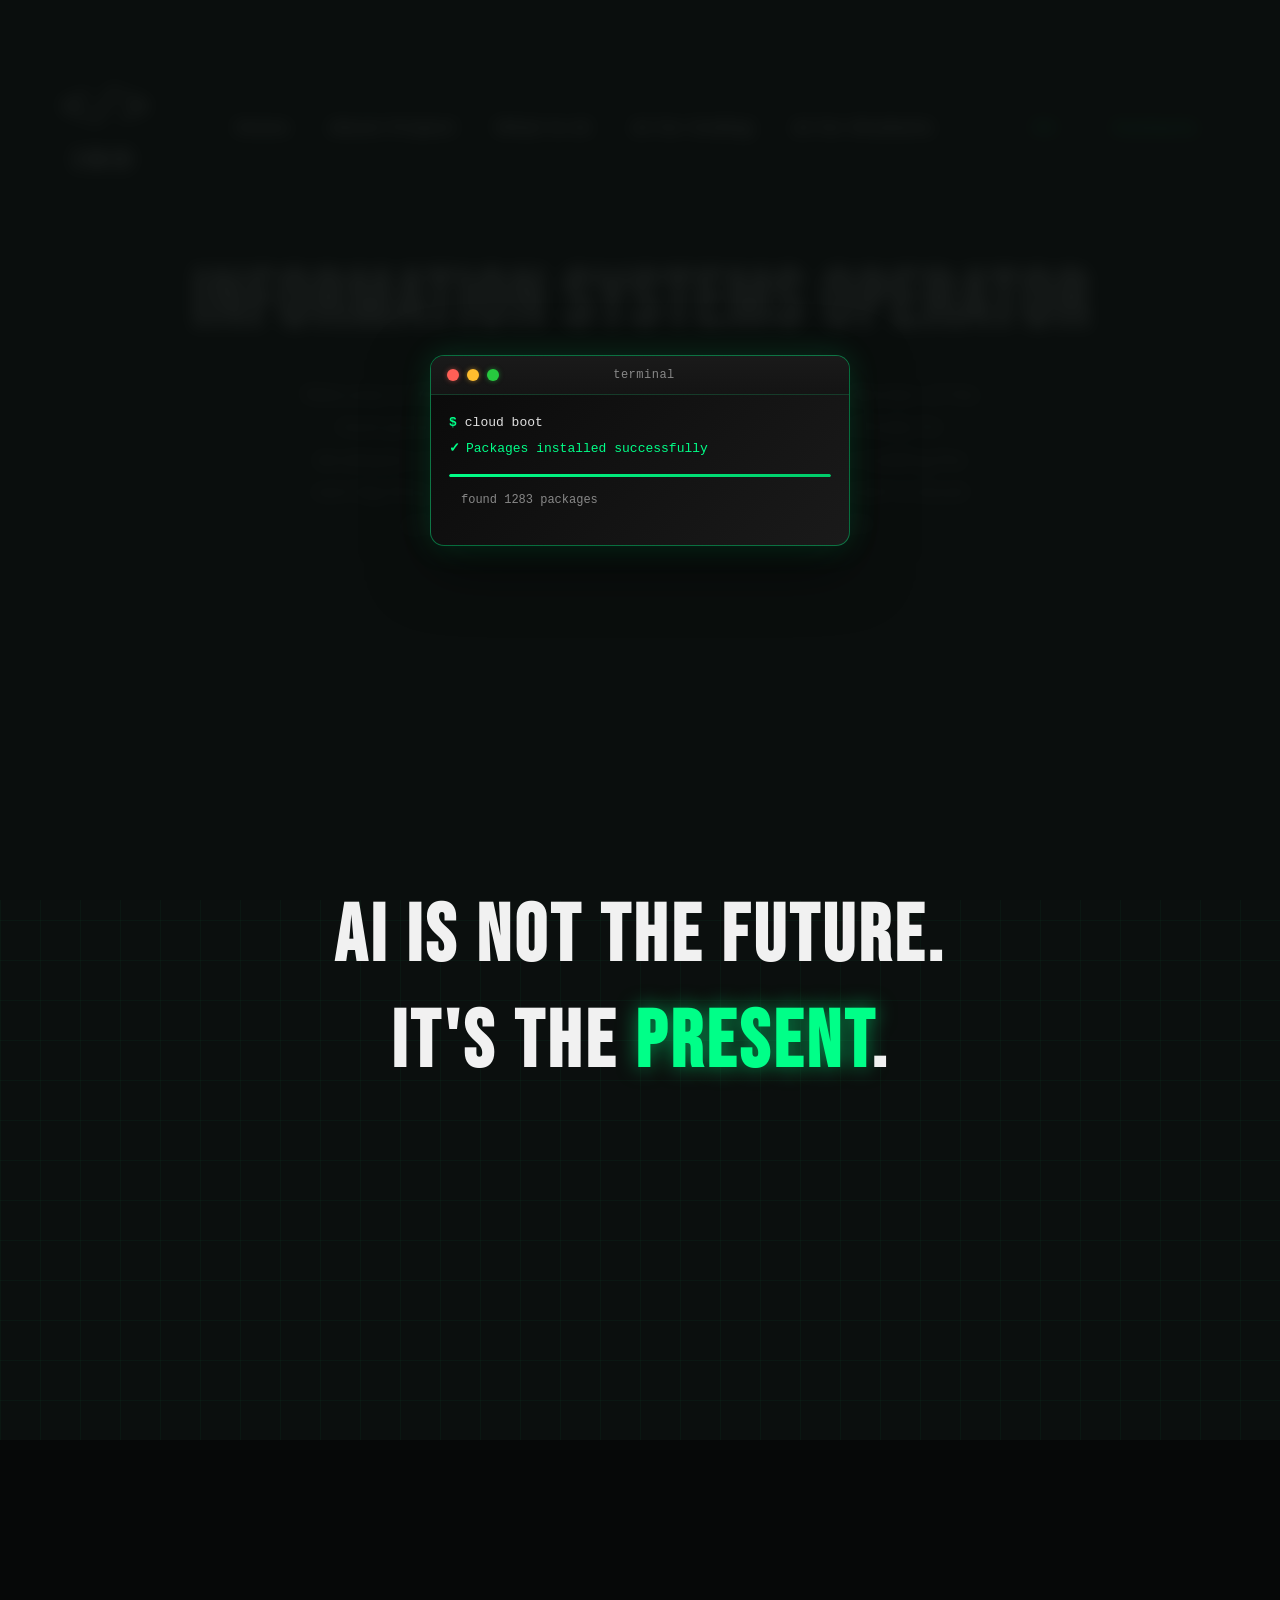
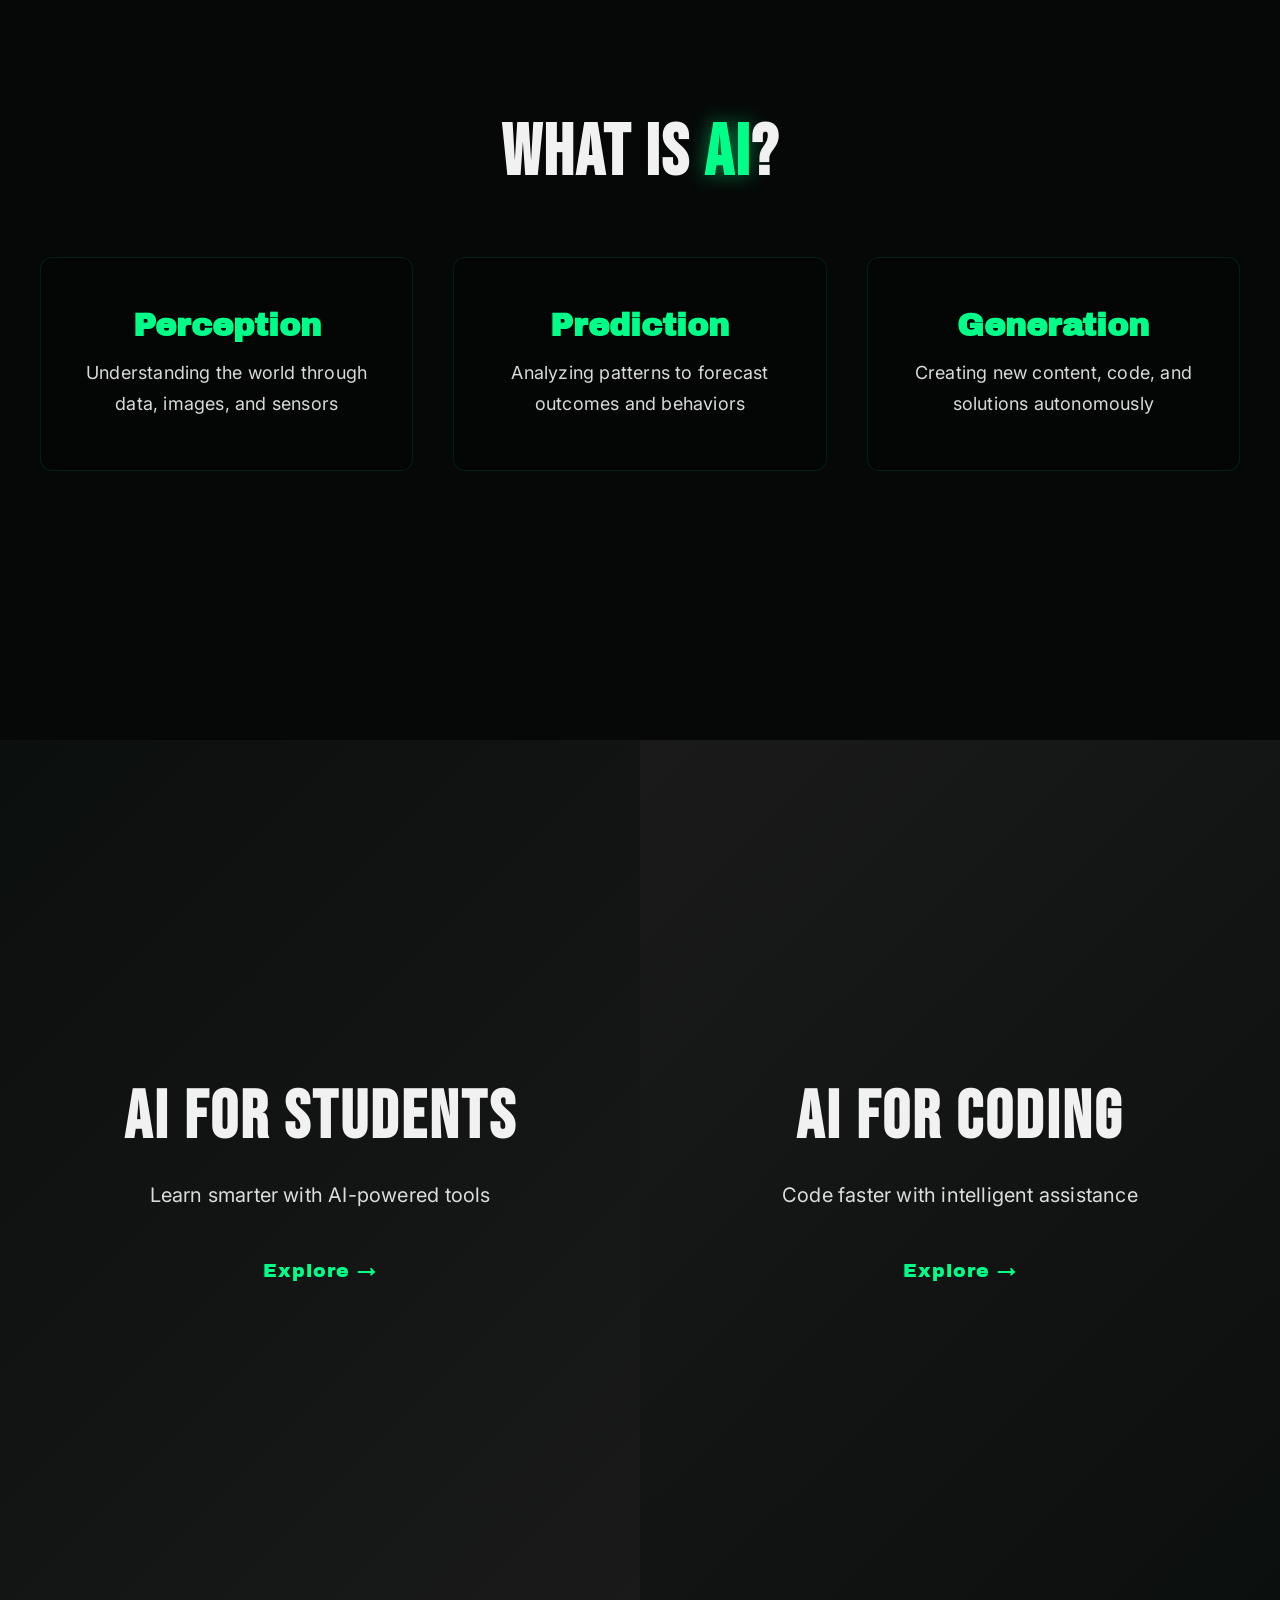
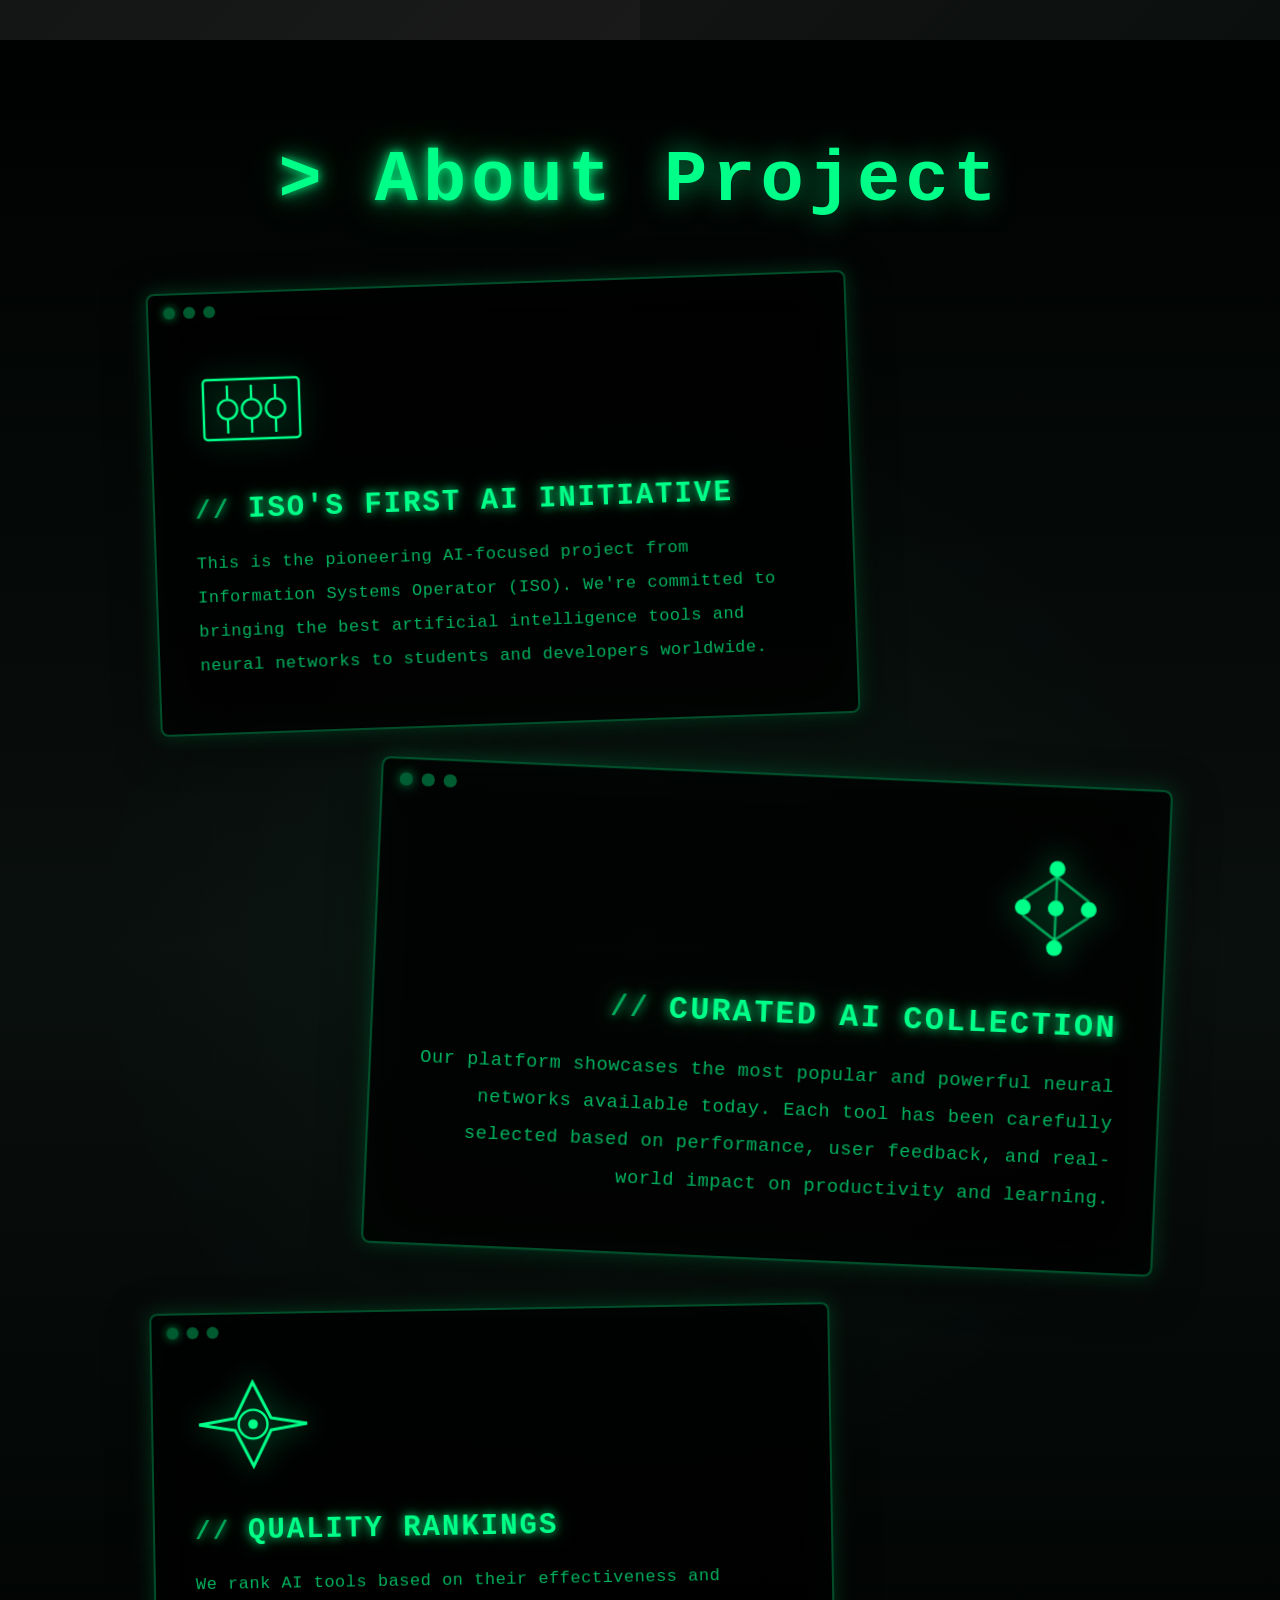
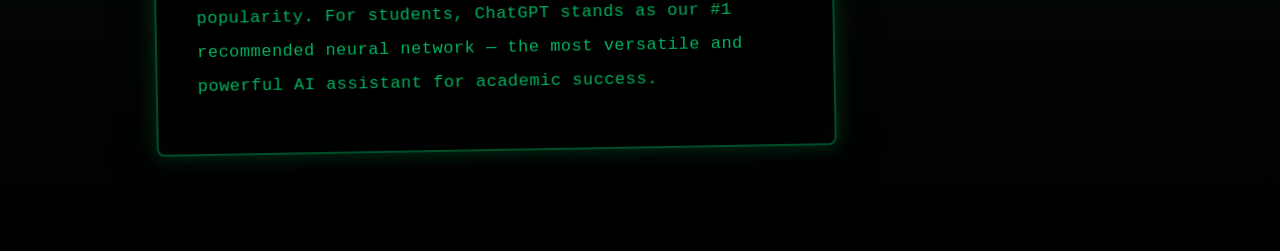
==== index.html @ f49777be "Add bilingual support (EN/RU), improve burger menu, add scroll animations, and update translations" ====
<!DOCTYPE html>
<html lang="en">
<head>
    <meta charset="UTF-8">
    <meta name="viewport" content="width=device-width, initial-scale=1.0">
    <link rel="icon" type="image/svg+xml" href="favicon.svg">
    <link rel="stylesheet" href="style.css">
    <link rel="preconnect" href="https://fonts.googleapis.com">
    <link rel="preconnect" href="https://fonts.gstatic.com" crossorigin>
    <link href="https://fonts.googleapis.com/css2?family=Archivo+Black&display=swap" rel="stylesheet">
    <link href="https://fonts.googleapis.com/css2?family=Bebas+Neue&display=swap" rel="stylesheet">
    <link href="https://fonts.googleapis.com/css2?family=Inter:wght@400;500;600&display=swap" rel="stylesheet">
    <title>Types of AI</title>
</head>
<body class="loading">
    <!-- Preloader -->
    <div class="preloader">
        <div class="terminal">
            <div class="terminal-header">
                <div class="terminal-dots">
                    <span class="dot dot-red"></span>
                    <span class="dot dot-yellow"></span>
                    <span class="dot dot-green"></span>
                </div>
                <span class="terminal-title">terminal</span>
                <div class="terminal-spacer"></div>
            </div>
            <div class="terminal-body">
                <div class="terminal-output" id="terminalOutput"></div>
            </div>
        </div>
    </div>

    <!-- Contact Modal -->
    <div class="contact-modal" id="contactModal">
        <div class="modal-overlay"></div>
        <div class="modal-content">
            <button class="modal-close" id="closeModal">&times;</button>
            <h2 data-translate="modal.title">Get in Touch</h2>
            <form class="contact-form" id="contactForm" novalidate>
                <div class="form-group">
                    <input type="text" id="nameInput" data-translate-placeholder="modal.name" placeholder="Name">
                    <span class="error-message" id="nameError"></span>
                </div>
                <div class="form-group">
                    <input type="tel" id="phoneInput" data-translate-placeholder="modal.phone" placeholder="Phone">
                    <span class="error-message" id="phoneError"></span>
                </div>
                <div class="form-group">
                    <select id="reasonSelect">
                        <option value="" disabled selected data-translate="modal.selectPlaceholder">What would you like to book?</option>
                        <option value="consultation" data-translate="modal.consultation">Consultation</option>
                        <option value="demo" data-translate="modal.demo">Demo</option>
                        <option value="partnership" data-translate="modal.partnership">Partnership</option>
                        <option value="other" data-translate="modal.other">Other</option>
                    </select>
                    <span class="error-message" id="reasonError"></span>
                </div>
                <div class="form-group hidden" id="otherReasonGroup">
                    <input type="text" id="otherReasonInput" data-translate-placeholder="modal.otherReason" placeholder="Please specify...">
                </div>
                <button type="submit" class="submit-btn" data-translate="modal.send">Send</button>
            </form>
        </div>
    </div>

    <!-- Scroll Progress Bar -->
    <div class="scroll-progress"></div>

    <section class="hero">
        <video class="hero-video" autoplay loop muted playsinline>
            <source src="background-image.mp4" type="video/mp4">
        </video>
    </section>

    <header class="site-header">
        <div class="container_header">
            <a href="/" class="header__logo" aria-label="Home">
                <div class="logo-wrapper">
                    <span class="logo-symbol">&lt;/&gt;</span>
                    <span class="logo-text">ISO</span>
                </div>
            </a>

            <!-- Burger Menu Button -->
            <button class="burger-menu" id="burgerMenu">
                <span></span>
                <span></span>
                <span></span>
            </button>

            <nav class="header__nav" id="mainNav">
                <a href="#" data-translate="nav.home">Home</a>
                <a href="#about-project" data-translate="nav.aboutProject">About Project</a>
                <a href="#what-is-ai" data-translate="nav.whatIsAI">What is AI</a>
                <a href="#ai-coding" data-translate="nav.coding">AI for Coding</a>
                <a href="#ai-students" data-translate="nav.students">AI for Students</a>
            </nav>

            <div class="header__right">
                <!-- Language Switcher -->
                <div class="language-switcher">
                    <button class="lang-toggle" id="langToggle" data-current="en">EN</button>
                </div>

                <a href="#" class="btn" id="contactBtn" data-translate="nav.contacts">Contacts</a>
            </div>
        </div>
    </header>

    <main>
        <!-- Hero Section -->
        <section class="hero">
            <div class="container_hero">
                <h1 class="hero_h1" data-translate="hero.title">Information Systems Operator</h1>
                <p class="hero_p" data-translate="hero.description">Welcome to ISO's first AI-focused project. We've curated a collection of the most powerful neural networks and AI tools designed specifically for developers and students. Whether you're coding, learning, or building the next big thing, our guide will help you find the perfect AI assistant to boost your productivity and accelerate your journey in tech.</p>
            </div>
        </section>

        <!-- Impact Section -->
        <section class="impact-section">
            <div class="impact-content">
                <h2 class="impact-line-1" data-translate="impact.line1">AI is not the future.</h2>
                <h2 class="impact-line-2"><span data-translate="impact.line2">It's the</span> <span class="highlight" data-translate="impact.present">present</span>.</h2>
            </div>
        </section>

        <!-- What is AI Section -->
        <section class="what-is-ai" id="what-is-ai">
            <div class="container">
                <h2 class="section-title"><span data-translate="whatIsAI.title1">What is</span> <span class="highlight">AI</span><span data-translate="whatIsAI.title2">?</span></h2>
                <div class="tech-blocks">
                    <div class="tech-card">
                        <h3 data-translate="whatIsAI.perception.title">Perception</h3>
                        <p data-translate="whatIsAI.perception.desc">Understanding the world through data, images, and sensors</p>
                    </div>
                    <div class="tech-card">
                        <h3 data-translate="whatIsAI.prediction.title">Prediction</h3>
                        <p data-translate="whatIsAI.prediction.desc">Analyzing patterns to forecast outcomes and behaviors</p>
                    </div>
                    <div class="tech-card">
                        <h3 data-translate="whatIsAI.generation.title">Generation</h3>
                        <p data-translate="whatIsAI.generation.desc">Creating new content, code, and solutions autonomously</p>
                    </div>
                </div>
            </div>
        </section>

        <!-- Split Direction Section -->
        <section class="split-section">
            <div class="split-left" id="ai-students">
                <div class="split-content">
                    <h2 data-translate="split.students.title">AI for Students</h2>
                    <p data-translate="split.students.desc">Learn smarter with AI-powered tools</p>
                    <a href="ai-students.html" class="explore-btn" data-translate="split.explore">Explore →</a>
                </div>
            </div>
            <div class="split-right" id="ai-coding">
                <div class="split-content">
                    <h2 data-translate="split.coding.title">AI for Coding</h2>
                    <p data-translate="split.coding.desc">Code faster with intelligent assistance</p>
                    <a href="ai-coding.html" class="explore-btn" data-translate="split.explore">Explore →</a>
                </div>
            </div>
        </section>

        <!-- About Project Section -->
        <section class="about-project" id="about-project">
            <div class="container">
                <h2 class="section-title"><span data-translate="aboutProject.title1">About</span> <span class="highlight" data-translate="aboutProject.title2">Project</span></h2>
                <div class="about-content">
                    <div class="about-intro">
                        <div class="about-card">
                            <div class="about-icon">
                                <svg viewBox="0 0 100 100" xmlns="http://www.w3.org/2000/svg">
                                    <rect x="10" y="30" width="80" height="50" rx="3" fill="none" stroke="currentColor" stroke-width="2"/>
                                    <circle cx="30" cy="55" r="8" fill="none" stroke="currentColor" stroke-width="2"/>
                                    <circle cx="50" cy="55" r="8" fill="none" stroke="currentColor" stroke-width="2"/>
                                    <circle cx="70" cy="55" r="8" fill="none" stroke="currentColor" stroke-width="2"/>
                                    <line x1="30" y1="47" x2="30" y2="35" stroke="currentColor" stroke-width="2"/>
                                    <line x1="50" y1="47" x2="50" y2="35" stroke="currentColor" stroke-width="2"/>
                                    <line x1="70" y1="47" x2="70" y2="35" stroke="currentColor" stroke-width="2"/>
                                    <line x1="30" y1="63" x2="30" y2="75" stroke="currentColor" stroke-width="2"/>
                                    <line x1="50" y1="63" x2="50" y2="75" stroke="currentColor" stroke-width="2"/>
                                    <line x1="70" y1="63" x2="70" y2="75" stroke="currentColor" stroke-width="2"/>
                                </svg>
                            </div>
                            <h3 data-translate="aboutProject.isoTitle">ISO's First AI Initiative</h3>
                            <p data-translate="aboutProject.isoDesc">This is the pioneering AI-focused project from Information Systems Operator (ISO). We're committed to bringing the best artificial intelligence tools and neural networks to students and developers worldwide.</p>
                        </div>
                        <div class="about-card">
                            <div class="about-icon">
                                <svg viewBox="0 0 100 100" xmlns="http://www.w3.org/2000/svg">
                                    <circle cx="50" cy="20" r="6" fill="currentColor"/>
                                    <circle cx="25" cy="50" r="6" fill="currentColor"/>
                                    <circle cx="50" cy="50" r="6" fill="currentColor"/>
                                    <circle cx="75" cy="50" r="6" fill="currentColor"/>
                                    <circle cx="50" cy="80" r="6" fill="currentColor"/>
                                    <line x1="50" y1="26" x2="25" y2="44" stroke="currentColor" stroke-width="2" opacity="0.6"/>
                                    <line x1="50" y1="26" x2="50" y2="44" stroke="currentColor" stroke-width="2" opacity="0.6"/>
                                    <line x1="50" y1="26" x2="75" y2="44" stroke="currentColor" stroke-width="2" opacity="0.6"/>
                                    <line x1="25" y1="56" x2="50" y2="74" stroke="currentColor" stroke-width="2" opacity="0.6"/>
                                    <line x1="50" y1="56" x2="50" y2="74" stroke="currentColor" stroke-width="2" opacity="0.6"/>
                                    <line x1="75" y1="56" x2="50" y2="74" stroke="currentColor" stroke-width="2" opacity="0.6"/>
                                </svg>
                            </div>
                            <h3 data-translate="aboutProject.popularTitle">Curated AI Collection</h3>
                            <p data-translate="aboutProject.popularDesc">Our platform showcases the most popular and powerful neural networks available today. Each tool has been carefully selected based on performance, user feedback, and real-world impact on productivity and learning.</p>
                        </div>
                        <div class="about-card">
                            <div class="about-icon">
                                <svg viewBox="0 0 100 100" xmlns="http://www.w3.org/2000/svg">
                                    <polygon points="50,15 65,45 95,50 65,55 50,85 35,55 5,50 35,45" fill="none" stroke="currentColor" stroke-width="2.5"/>
                                    <circle cx="50" cy="50" r="12" fill="none" stroke="currentColor" stroke-width="2"/>
                                    <circle cx="50" cy="50" r="4" fill="currentColor"/>
                                </svg>
                            </div>
                            <h3 data-translate="aboutProject.rankingTitle">Quality Rankings</h3>
                            <p data-translate="aboutProject.rankingDesc">We rank AI tools based on their effectiveness and popularity. For students, ChatGPT stands as our #1 recommended neural network — the most versatile and powerful AI assistant for academic success.</p>
                        </div>
                    </div>
                </div>
            </div>
        </section>

    </main>
    <script src="script.js"></script>
</body>
</html>
---- style.css ----
* {
    margin: 0;
    padding: 0;
    box-sizing: border-box;
}

/* Global link reset */
a,
a:link,
a:visited,
a:hover,
a:active {
    text-decoration: none;
    border: none;
    outline: none;
}

body {
    position: relative;
    min-height: 100vh;
    background: #0b0f0e;
    background-image: 
        linear-gradient(rgba(0,255,136,0.03) 1px, transparent 1px),
        linear-gradient(90deg, rgba(0,255,136,0.03) 1px, transparent 1px);
    background-size: 40px 40px;
    overflow-x: hidden;
}

body.loading {
    overflow: hidden;
}

body.loaded .site-header {
    animation: fadeInDown 1s cubic-bezier(0.25, 0.46, 0.45, 0.94) forwards;
}

body.loaded .hero .container_hero {
    animation: fadeInUp 1.2s cubic-bezier(0.25, 0.46, 0.45, 0.94) 0.3s forwards;
    opacity: 0;
}

/* Subpage animations */
body.loaded .page-header {
    animation: fadeInDown 1s cubic-bezier(0.25, 0.46, 0.45, 0.94) forwards;
}

body.loaded .page-hero {
    animation: fadeInUpSmooth 1.2s cubic-bezier(0.25, 0.46, 0.45, 0.94) 0.2s forwards;
    opacity: 0;
}

/* Scroll-triggered animations - Ultra smooth like Spark Studio */
.ai-tools-section .section-title-small {
    opacity: 0;
    transform: translateY(30px);
    filter: blur(5px);
    transition: 
        opacity 1.2s cubic-bezier(0.25, 0.46, 0.45, 0.94),
        transform 1.2s cubic-bezier(0.25, 0.46, 0.45, 0.94),
        filter 1.2s cubic-bezier(0.25, 0.46, 0.45, 0.94);
}

.ai-tools-section .section-title-small.reveal {
    opacity: 1;
    transform: translateY(0);
    filter: blur(0);
}

.ai-tool-card {
    opacity: 0;
    transform: translateY(35px) scale(0.97);
    filter: blur(3px);
    transition: 
        opacity 1s cubic-bezier(0.25, 0.46, 0.45, 0.94),
        transform 1s cubic-bezier(0.25, 0.46, 0.45, 0.94),
        filter 1s cubic-bezier(0.25, 0.46, 0.45, 0.94);
}

.ai-tool-card.reveal {
    opacity: 1;
    transform: translateY(0) scale(1);
    filter: blur(0);
}

.benefits-section .section-title-small {
    opacity: 0;
    transform: translateY(30px);
    filter: blur(5px);
    transition: 
        opacity 1.2s cubic-bezier(0.25, 0.46, 0.45, 0.94),
        transform 1.2s cubic-bezier(0.25, 0.46, 0.45, 0.94),
        filter 1.2s cubic-bezier(0.25, 0.46, 0.45, 0.94);
}

.benefits-section .section-title-small.reveal {
    opacity: 1;
    transform: translateY(0);
    filter: blur(0);
}

.benefit-card {
    opacity: 0;
    transform: translateY(35px) scale(0.97);
    filter: blur(3px);
    transition: 
        opacity 1s cubic-bezier(0.25, 0.46, 0.45, 0.94),
        transform 1s cubic-bezier(0.25, 0.46, 0.45, 0.94),
        filter 1s cubic-bezier(0.25, 0.46, 0.45, 0.94);
}

.benefit-card.reveal {
    opacity: 1;
    transform: translateY(0) scale(1);
    filter: blur(0);
}

/* ========== ABOUT PROJECT REVEAL ANIMATIONS - ULTRA SMOOTH ========== */
.about-project .section-title {
    opacity: 0;
    transform: translateY(30px);
    filter: blur(8px);
    transition: 
        opacity 1.4s cubic-bezier(0.25, 0.46, 0.45, 0.94),
        transform 1.4s cubic-bezier(0.25, 0.46, 0.45, 0.94),
        filter 1.4s cubic-bezier(0.25, 0.46, 0.45, 0.94);
}

.about-project .section-title.reveal {
    opacity: 1;
    transform: translateY(0);
    filter: blur(0);
}

.about-card {
    opacity: 0;
    transform: translateY(40px) scale(0.95);
    filter: blur(5px);
    transition: 
        opacity 1.2s cubic-bezier(0.25, 0.46, 0.45, 0.94),
        transform 1.2s cubic-bezier(0.25, 0.46, 0.45, 0.94),
        filter 1.2s cubic-bezier(0.25, 0.46, 0.45, 0.94);
}

.about-card.reveal {
    opacity: 1;
    transform: translateY(0) scale(1);
    filter: blur(0);
}

.cta-section {
    opacity: 0;
    transform: translateY(30px);
    filter: blur(5px);
    transition: 
        opacity 1.2s cubic-bezier(0.25, 0.46, 0.45, 0.94),
        transform 1.2s cubic-bezier(0.25, 0.46, 0.45, 0.94),
        filter 1.2s cubic-bezier(0.25, 0.46, 0.45, 0.94);
}

.cta-section.reveal {
    opacity: 1;
    transform: translateY(0);
    filter: blur(0);
}

/* Tool detail page animations - Ultra smooth */
.tool-overview,
.features-section,
.use-cases-section,
.pricing-section,
.tips-section,
.final-cta {
    opacity: 0;
    transform: translateY(40px);
    filter: blur(5px);
    transition: 
        opacity 1.2s cubic-bezier(0.25, 0.46, 0.45, 0.94),
        transform 1.2s cubic-bezier(0.25, 0.46, 0.45, 0.94),
        filter 1.2s cubic-bezier(0.25, 0.46, 0.45, 0.94);
}

/* ========== ENHANCED SCROLL REVEAL ANIMATIONS FOR TOOL PAGES ========== */
.tool-overview,
.features-section,
.use-cases-section,
.pricing-section,
.tips-section,
.final-cta-section {
    opacity: 0;
    transform: translateY(40px);
    filter: blur(5px);
    transition: 
        opacity 1.2s cubic-bezier(0.25, 0.46, 0.45, 0.94),
        transform 1.2s cubic-bezier(0.25, 0.46, 0.45, 0.94),
        filter 1.2s cubic-bezier(0.25, 0.46, 0.45, 0.94);
}

.tool-overview.reveal,
.features-section.reveal,
.use-cases-section.reveal,
.pricing-section.reveal,
.tips-section.reveal,
.final-cta-section.reveal {
    opacity: 1;
    transform: translateY(0);
    filter: blur(0);
}

/* Section Titles */
.section-title-center {
    opacity: 0;
    transform: translateY(30px);
    filter: blur(5px);
    transition: 
        opacity 1s cubic-bezier(0.25, 0.46, 0.45, 0.94),
        transform 1s cubic-bezier(0.25, 0.46, 0.45, 0.94),
        filter 1s cubic-bezier(0.25, 0.46, 0.45, 0.94);
}

.section-title-center.reveal {
    opacity: 1;
    transform: translateY(0);
    filter: blur(0);
}

/* Overview Grid Elements */
.overview-main,
.overview-sidebar {
    opacity: 0;
    transform: translateY(30px);
    filter: blur(3px);
    transition: 
        opacity 1s cubic-bezier(0.25, 0.46, 0.45, 0.94),
        transform 1s cubic-bezier(0.25, 0.46, 0.45, 0.94),
        filter 1s cubic-bezier(0.25, 0.46, 0.45, 0.94);
}

.overview-main.reveal {
    opacity: 1;
    transform: translateY(0);
    filter: blur(0);
}

.overview-sidebar.reveal {
    opacity: 1;
    transform: translateY(0);
    filter: blur(0);
    transition-delay: 0.2s;
}

/* Feature Boxes, Cards, Tips */
.feature-box,
.use-case-card,
.pricing-card,
.tip-card {
    opacity: 0;
    transform: translateY(35px) scale(0.97);
    filter: blur(3px);
    transition: 
        opacity 1s cubic-bezier(0.25, 0.46, 0.45, 0.94),
        transform 1s cubic-bezier(0.25, 0.46, 0.45, 0.94),
        filter 1s cubic-bezier(0.25, 0.46, 0.45, 0.94);
}

.feature-box.reveal,
.use-case-card.reveal,
.pricing-card.reveal,
.tip-card.reveal {
    opacity: 1;
    transform: translateY(0) scale(1);
    filter: blur(0);
}

/* Key Stats Animation */
.key-stats {
    opacity: 0;
    transform: translateY(25px);
    filter: blur(3px);
    transition: 
        opacity 1s cubic-bezier(0.25, 0.46, 0.45, 0.94) 0.3s,
        transform 1s cubic-bezier(0.25, 0.46, 0.45, 0.94) 0.3s,
        filter 1s cubic-bezier(0.25, 0.46, 0.45, 0.94) 0.3s;
}

.key-stats.reveal {
    opacity: 1;
    transform: translateY(0);
    filter: blur(0);
}

.stat-item {
    opacity: 0;
    transform: scale(0.9);
    transition: 
        opacity 0.6s cubic-bezier(0.25, 0.46, 0.45, 0.94),
        transform 0.6s cubic-bezier(0.25, 0.46, 0.45, 0.94);
}

.key-stats.reveal .stat-item {
    opacity: 1;
    transform: scale(1);
}

.key-stats.reveal .stat-item:nth-child(1) {
    transition-delay: 0.1s;
}

.key-stats.reveal .stat-item:nth-child(2) {
    transition-delay: 0.2s;
}

.key-stats.reveal .stat-item:nth-child(3) {
    transition-delay: 0.3s;
}

.key-stats.reveal .stat-item:nth-child(4) {
    transition-delay: 0.4s;
}

/* Info Card Animation */
.info-card {
    opacity: 0;
    transform: translateX(30px);
    filter: blur(3px);
    transition: 
        opacity 1s cubic-bezier(0.25, 0.46, 0.45, 0.94) 0.2s,
        transform 1s cubic-bezier(0.25, 0.46, 0.45, 0.94) 0.2s,
        filter 1s cubic-bezier(0.25, 0.46, 0.45, 0.94) 0.2s;
}

.info-card.reveal {
    opacity: 1;
    transform: translateX(0);
    filter: blur(0);
}

@keyframes fadeInDown {
    from {
        opacity: 0;
        transform: translateY(-25px);
        filter: blur(5px);
    }
    to {
        opacity: 1;
        transform: translateY(0);
        filter: blur(0);
    }
}

@keyframes fadeInUp {
    from {
        opacity: 0;
        transform: translateY(25px);
        filter: blur(5px);
    }
    to {
        opacity: 1;
        transform: translateY(0);
        filter: blur(0);
    }
}

/* ========== PRELOADER ========== */
.preloader {
    position: fixed;
    inset: 0;
    background: rgba(11, 15, 14, 0.95);
    backdrop-filter: blur(8px);
    -webkit-backdrop-filter: blur(8px);
    display: flex;
    align-items: center;
    justify-content: center;
    z-index: 9999;
    transition: opacity 0.4s ease, visibility 0.4s ease;
    pointer-events: all;
}

.preloader.hidden {
    opacity: 0;
    visibility: hidden;
    pointer-events: none;
}

.terminal {
    background: linear-gradient(135deg, #0a0a0a 0%, #1a1a1a 100%);
    border: 1.5px solid rgba(0, 255, 136, 0.4);
    border-radius: 14px;
    width: 90vw;
    max-width: 420px;
    box-shadow: 
        0 0 30px rgba(0, 255, 136, 0.15),
        0 20px 60px rgba(0, 0, 0, 0.5),
        inset 0 1px 0 rgba(0, 255, 136, 0.1);
    overflow: hidden;
    animation: terminalAppear 0.4s ease;
    transform-origin: center;
}

@keyframes terminalAppear {
    from {
        opacity: 0;
        transform: scale(0.95) translateY(10px);
    }
    to {
        opacity: 1;
        transform: scale(1) translateY(0);
    }
}

.terminal-header {
    background: linear-gradient(180deg, #1a1a1a 0%, #141414 100%);
    padding: 12px 16px;
    border-bottom: 1px solid rgba(0, 255, 136, 0.15);
    display: flex;
    align-items: center;
    justify-content: space-between;
    gap: 12px;
}

.terminal-dots {
    display: flex;
    gap: 8px;
    flex-shrink: 0;
}

.dot {
    width: 12px;
    height: 12px;
    border-radius: 50%;
    display: block;
}

.dot-red {
    background: #ff5f56;
    box-shadow: 0 0 5px rgba(255, 95, 86, 0.5);
}

.dot-yellow {
    background: #ffbd2e;
    box-shadow: 0 0 5px rgba(255, 189, 46, 0.5);
}

.dot-green {
    background: #27c93f;
    box-shadow: 0 0 5px rgba(39, 201, 63, 0.5);
}

.terminal-title {
    font-family: 'Courier New', monospace;
    color: #888;
    font-size: 12px;
    font-weight: 500;
    text-align: center;
    flex: 1;
    letter-spacing: 0.5px;
}

.terminal-spacer {
    width: 44px;
    flex-shrink: 0;
}

.terminal-body {
    padding: 18px;
    font-family: 'Courier New', monospace;
    color: #e0e0e0;
    font-size: 13px;
    line-height: 1.6;
    min-height: 150px;
    max-height: 200px;
    overflow: hidden;
}

.terminal-output {
    display: flex;
    flex-direction: column;
    gap: 6px;
}

.terminal-line {
    display: flex;
    gap: 8px;
    align-items: center;
    opacity: 0;
    animation: lineFadeIn 0.3s ease forwards;
}

@keyframes lineFadeIn {
    from {
        opacity: 0;
        transform: translateY(4px);
    }
    to {
        opacity: 1;
        transform: translateY(0);
    }
}

.prompt {
    color: #00ff88;
    font-weight: bold;
    flex-shrink: 0;
}

.command {
    color: #e0e0e0;
}

.success-text {
    color: #00ff88;
    display: flex;
    align-items: center;
    gap: 6px;
}

.success-text::before {
    content: '✓';
    font-weight: bold;
}

.info-text {
    color: #888;
    padding-left: 12px;
    font-size: 12px;
}

.progress-container {
    margin: 8px 0;
    width: 100%;
}

.progress-bar {
    width: 100%;
    height: 3px;
    background: rgba(0, 255, 136, 0.15);
    border-radius: 2px;
    overflow: hidden;
    position: relative;
}

.progress-fill {
    height: 100%;
    width: 0%;
    background: linear-gradient(90deg, #00ff88 0%, #00cc6a 100%);
    border-radius: 2px;
    animation: progressFill 1.5s ease-in-out forwards;
    box-shadow: 0 0 8px rgba(0, 255, 136, 0.5);
}

@keyframes progressFill {
    from {
        width: 0%;
    }
    to {
        width: 100%;
    }
}

.cursor {
    display: inline-block;
    width: 7px;
    height: 14px;
    background: #00ff88;
    margin-left: 2px;
    animation: blink 0.8s infinite;
}

@keyframes blink {
    0%, 50% {
        opacity: 1;
    }
    51%, 100% {
        opacity: 0;
    }
}

/* Respect reduced motion */
@media (prefers-reduced-motion: reduce) {
    .terminal {
        animation: none;
    }
    
    .terminal-line {
        animation: none;
        opacity: 1;
    }
    
    .progress-fill {
        animation: none;
        width: 100%;
    }
    
    .cursor {
        animation: none;
        opacity: 1;
    }
}

/* Mobile adjustments */
@media (max-width: 480px) {
    .terminal {
        max-width: 95vw;
        border-radius: 12px;
    }
    
    .terminal-body {
        padding: 14px;
        font-size: 12px;
    }
    
    .dot {
        width: 10px;
        height: 10px;
    }
}

/* ========== CONTACT MODAL ========== */
.contact-modal {
    position: fixed;
    inset: 0;
    z-index: 10000;
    display: flex;
    align-items: center;
    justify-content: center;
    opacity: 0;
    visibility: hidden;
    transition: opacity 0.3s ease, visibility 0.3s ease;
}

.contact-modal.active {
    opacity: 1;
    visibility: visible;
}

.modal-overlay {
    position: absolute;
    inset: 0;
    background: rgba(0, 0, 0, 0.8);
    backdrop-filter: blur(5px);
    transition: opacity 0.3s ease;
}

.modal-content {
    position: relative;
    background: #1a1a1a;
    border: 1px solid rgba(0, 255, 136, 0.3);
    border-radius: 16px;
    padding: 40px 35px;
    width: 90%;
    max-width: 500px;
    box-shadow: 0 0 50px rgba(0, 255, 136, 0.3);
    transform: translateY(0);
    opacity: 1;
    transition: transform 0.4s ease, opacity 0.4s ease;
}

.contact-modal.active .modal-content {
    animation: modalSlideIn 0.4s ease;
}

@keyframes modalSlideIn {
    from {
        opacity: 0;
        transform: translateY(-50px);
    }
    to {
        opacity: 1;
        transform: translateY(0);
    }
}

.modal-close {
    position: absolute;
    top: 15px;
    right: 15px;
    background: transparent;
    border: none;
    color: #00ff88;
    font-size: 32px;
    cursor: pointer;
    transition: transform 0.3s ease;
    line-height: 1;
}

.modal-close:hover {
    transform: rotate(90deg);
}

.modal-content h2 {
    font-family: "Bebas Neue", sans-serif;
    font-size: 32px;
    color: #00ff88;
    margin-bottom: 30px;
    letter-spacing: 2px;
}

.contact-form {
    display: flex;
    flex-direction: column;
    gap: 20px;
}

.form-group input,
.form-group select {
    width: 100%;
    padding: 15px 20px;
    background: rgba(0, 0, 0, 0.3);
    border: 1px solid rgba(0, 255, 136, 0.2);
    border-radius: 8px;
    color: #f1f1f1;
    font-family: "Inter", sans-serif;
    font-size: 16px;
    font-weight: 400;
    transition: all 0.3s ease;
    appearance: none;
}

.form-group select {
    cursor: pointer;
    background-image: url('data:image/svg+xml;utf8,<svg fill="%2300ff88" height="24" viewBox="0 0 24 24" width="24" xmlns="http://www.w3.org/2000/svg"><path d="M7 10l5 5 5-5z"/></svg>');
    background-repeat: no-repeat;
    background-position: right 10px center;
    background-size: 24px;
    padding-right: 40px;
    transition: all 0.3s ease;
}

.form-group select:hover {
    border-color: rgba(0, 255, 136, 0.5);
    box-shadow: 0 0 15px rgba(0, 255, 136, 0.15);
    background-color: rgba(0, 255, 136, 0.05);
}

.form-group select:focus {
    border-color: #00ff88;
    box-shadow: 0 0 20px rgba(0, 255, 136, 0.25);
    background-color: rgba(0, 255, 136, 0.08);
}

.form-group select option {
    background: #1a1a1a;
    color: #f1f1f1;
    padding: 12px 20px;
    font-size: 16px;
    transition: all 0.2s ease;
}

.form-group select option:hover {
    background: linear-gradient(90deg, rgba(0, 255, 136, 0.2), rgba(0, 255, 136, 0.1)) !important;
    color: #00ff88 !important;
}

.form-group select option:checked {
    background: rgba(0, 255, 136, 0.2) !important;
    color: #00ff88 !important;
    font-weight: 600;
}

.form-group input:focus,
.form-group select:focus {
    outline: none;
    border-color: #00ff88;
    box-shadow: 0 0 15px rgba(0, 255, 136, 0.2);
}

.form-group input::placeholder {
    color: #888;
}

.form-group input.error,
.form-group select.error {
    border-color: #ff4444;
    box-shadow: 0 0 15px rgba(255, 68, 68, 0.2);
}

.error-message {
    display: block;
    color: #ff4444;
    font-size: 13px;
    margin-top: 5px;
    font-family: "Inter", sans-serif;
    font-weight: 400;
    line-height: 1.7;
    letter-spacing: 0.2px;
    min-height: 18px;
}

.hidden {
    display: none !important;
}

.submit-btn {
    padding: 16px 32px;
    background: #00ff88;
    color: #0b0f0e;
    border: none;
    border-radius: 30px;
    font-family: "Archivo Black", sans-serif;
    font-size: 16px;
    letter-spacing: 1px;
    cursor: pointer;
    transition: all 0.4s ease;
}

.submit-btn:hover {
    transform: translateY(-3px);
    box-shadow: 0 10px 30px rgba(0, 255, 136, 0.4);
}

/* Success message */
.form-success-message {
    padding: 16px 20px;
    background: rgba(0, 255, 136, 0.1);
    border: 1px solid rgba(0, 255, 136, 0.4);
    border-radius: 8px;
    color: #00ff88;
    font-family: "Inter", sans-serif;
    font-weight: 400;
    line-height: 1.7;
    letter-spacing: 0.2px;
    font-size: 15px;
    text-align: center;
    margin-top: 10px;
    opacity: 0;
    transform: translateY(-10px);
    transition: opacity 0.4s ease, transform 0.4s ease;
    max-height: 0;
    overflow: hidden;
}

.form-success-message.show {
    opacity: 1;
    transform: translateY(0);
    max-height: 100px;
}

/* ========== SCROLL PROGRESS BAR ========== */
.scroll-progress {
    position: fixed;
    top: 0;
    left: 0;
    width: 0%;
    height: 2px;
    background: #00ff88;
    z-index: 1000;
    transition: width 0.1s ease;
}

/* ========== HEADER STYLES ========== */

.site-header {
    padding: 15px 0;
    margin-top: 60px !important;
    position: relative;
    z-index: 10;

    /* Убрать все линии */
    border: none !important;
    outline: none !important;
}

.container_header {
    font-family: "Archivo Black", sans-serif;
    display: grid;
    grid-template-columns: auto 1fr auto;
    align-items: center;
    margin: 0 20px;
    gap: 40px;
    min-height: 60px;
    border: none !important;
    outline: none !important;
}

.container_header * {
    border: none !important;
    outline: none !important;
}

.header__logo {
    text-decoration: none;
}

.logo-wrapper {
    display: flex;
    flex-direction: column;
    align-items: center;
    gap: 5px;
}

.logo-symbol {
    font-size: 32px;
    color: #ffffff;
    font-weight: bold;
    font-family: 'Courier New', monospace;
    letter-spacing: -2px;
}

.logo-text {
    font-size: 20px;
    color: #ffffff;
    font-weight: bold;
    font-family: "Archivo Black", sans-serif;
    letter-spacing: 3px;
}

.header__nav {
    display: flex;
    flex-direction: column;
    align-items: center;
    justify-content: center;
    gap: 30px;
    position: fixed;
    top: 0;
    left: 0;
    width: 100%;
    height: 100vh;
    background: linear-gradient(135deg, rgba(11, 15, 14, 0.98) 0%, rgba(0, 255, 136, 0.1) 100%);
    backdrop-filter: blur(20px);
    -webkit-backdrop-filter: blur(20px);
    padding: 20px;
    z-index: 999;
    opacity: 0;
    visibility: hidden;
    transform: translateY(-100%);
    transition: opacity 0.5s cubic-bezier(0.25, 0.46, 0.45, 0.94),
                visibility 0.5s cubic-bezier(0.25, 0.46, 0.45, 0.94),
                transform 0.5s cubic-bezier(0.25, 0.46, 0.45, 0.94);
}

.header__nav.active {
    opacity: 1;
    visibility: visible;
    transform: translateY(0);
}

.header__nav a {
    color: #f1f1f1;
    font-size: 28px;
    font-weight: 600;
    text-decoration: none;
    position: relative;
    display: inline-block;
    transition: all 0.4s cubic-bezier(0.25, 0.46, 0.45, 0.94);
    white-space: nowrap;
    padding: 10px 20px;
    opacity: 0;
    transform: translateY(20px);
    animation: slideInNav 0.6s cubic-bezier(0.25, 0.46, 0.45, 0.94) forwards;
}

.header__nav.active a {
    opacity: 1;
    transform: translateY(0);
}

.header__nav.active a:nth-child(1) {
    animation-delay: 0.1s;
}

.header__nav.active a:nth-child(2) {
    animation-delay: 0.2s;
}

.header__nav.active a:nth-child(3) {
    animation-delay: 0.3s;
}

.header__nav.active a:nth-child(4) {
    animation-delay: 0.4s;
}

@keyframes slideInNav {
    from {
        opacity: 0;
        transform: translateY(20px);
    }
    to {
        opacity: 1;
        transform: translateY(0);
    }
}

.header__nav a::after {
    content: '';
    position: absolute;
    bottom: 5px;
    left: 50%;
    transform: translateX(-50%);
    width: 0;
    height: 3px;
    background: #00ff88;
    transition: width 0.4s cubic-bezier(0.25, 0.46, 0.45, 0.94);
}

.header__nav a:hover {
    color: #00ff88;
    transform: scale(1.1);
}

.header__nav a:hover::after {
    width: 80%;
}

.btn {
    display: inline-block;
    padding: 10px 20px;
    background-color: transparent;
    color: #00ff88;
    text-decoration: none;
    border-radius: 25px;
    border: 2px solid #00ff88;
    font-size: 14px;
    font-weight: 500;
    transition: all 0.4s ease;
    white-space: nowrap;
    cursor: pointer;
}

.btn * {
    cursor: pointer;
    pointer-events: all;
}

.btn:hover {
    background-color: #00ff88;
    color: #1d1d1d;
    border-color: #00ff88;
    transform: scale(1.08);
    box-shadow: 0 4px 16px rgba(0, 255, 136, 0.4);
}

/* ========== LANGUAGE SWITCHER (CIRCULAR TOGGLE) ========== */
.language-switcher {
    display: flex;
    align-items: center;
}

.lang-toggle {
    width: 50px;
    height: 50px;
    border-radius: 50%;
    background: transparent;
    border: 2px solid #00ff88;
    color: #00ff88;
    font-family: "Archivo Black", sans-serif;
    font-size: 14px;
    cursor: pointer;
    transition: all 0.3s cubic-bezier(0.16, 1, 0.3, 1);
    display: flex;
    align-items: center;
    justify-content: center;
    position: relative;
    overflow: hidden;
}

.lang-toggle:hover {
    background: rgba(0, 255, 136, 0.1);
    transform: scale(1.05);
    box-shadow: 0 0 20px rgba(0, 255, 136, 0.3);
}

.lang-toggle:active {
    transform: scale(0.95);
}

/* ========== LANGUAGE SWITCHER ========== */
.language-switcher {
    display: flex;
    align-items: center;
    gap: 5px;
}

/* Language switcher buttons */
.lang-btn {
    background: transparent;
    border: none;
    color: #d0d0d0;
    font-family: "Archivo Black", sans-serif;
    font-size: 14px;
    cursor: pointer;
    transition: color 0.3s ease;
    padding: 5px 10px;
    display: inline-block;
}

.lang-btn.active {
    color: #00ff88;
}

.lang-btn:hover {
    color: #00ff88;
}

.lang-divider {
    color: #555;
    margin: 0 3px;
}

/* ========== HEADER RIGHT WRAPPER ========== */
.header__right {
    display: flex;
    align-items: center;
    gap: 15px;
    justify-self: end;
}

/* ========== BURGER MENU ========== */
.burger-menu {
    display: flex;
    flex-direction: column;
    gap: 5px;
    background: transparent;
    border: none;
    cursor: pointer;
    padding: 8px;
    z-index: 1000;
    justify-self: end;
    position: relative;
}

.burger-menu span {
    width: 28px;
    height: 3px;
    background: #00ff88;
    border-radius: 3px;
    transition: all 0.4s cubic-bezier(0.25, 0.46, 0.45, 0.94);
}

.burger-menu.active span {
    background: #00ff88;
}

.burger-menu.active span:nth-child(1) {
    transform: rotate(45deg) translate(8px, 8px);
}

.burger-menu.active span:nth-child(2) {
    opacity: 0;
    transform: translateX(-20px);
}

.burger-menu.active span:nth-child(3) {
    transform: rotate(-45deg) translate(8px, -8px);
}

/* Lock body scroll when menu is open */
body.menu-open {
    overflow: hidden;
}

/* ========== TABLET (768px+) ========== */
@media (min-width: 768px) {
    .site-header {
        padding: 20px 0;
        position: relative;
    }

    .container_header {
        margin: 0 40px;
        display: grid;
        grid-template-columns: auto 1fr auto;
        align-items: center;
        gap: 40px;
    }

    .header__logo {
        grid-column: 1;
        justify-self: start;
        z-index: 10;
    }

    .logo-symbol {
        font-size: 42px;
    }

    .logo-text {
        font-size: 24px;
    }

    .burger-menu {
        display: none;
    }

    .header__nav {
        display: flex !important;
        opacity: 1 !important;
        visibility: visible !important;
        transform: translateY(0) !important;
        margin-top: 0;
        gap: 30px;
        background: transparent;
        backdrop-filter: none;
        -webkit-backdrop-filter: none;
        flex-direction: row;
        padding: 0;
        align-items: center;
        position: static;
        justify-content: center;
        grid-column: 2;
        width: auto;
        height: auto;
    }

    .header__nav a {
        font-size: 16px;
        opacity: 1 !important;
        transform: translateY(0) !important;
        animation: none !important;
        padding: 10px 0;
    }
    
    .header__nav a::after {
        bottom: 0;
        left: 0;
        transform: none;
    }
    
    .header__nav a:hover::after {
        width: 100%;
    }

    .language-switcher {
        display: flex;
        align-items: center;
        gap: 8px;
    }

    .btn {
        padding: 12px 24px;
        font-size: 16px;
    }

    .header__right {
        display: flex;
        align-items: center;
        gap: 20px;
        justify-self: end;
        grid-column: 3;
    }
}

/* ========== LAPTOP (1024px+) ========== */
@media (min-width: 1024px) {
    .container_header {
        margin: 0 60px;
        gap: 30px;
        display: grid;
        grid-template-columns: auto 1fr auto;
    }

    .logo-symbol {
        font-size: 52px;
    }

    .logo-text {
        font-size: 28px;
    }

    .header__nav {
        gap: 40px;
    }

    .header__nav a {
        font-size: 17px;
    }

    .btn {
        font-size: 17px;
    }
}

/* ========== DESKTOP (1440px+) ========== */
@media (min-width: 1440px) {
    .container_header {
        margin: 0 100px;
        gap: 40px;
        display: grid;
        grid-template-columns: auto 1fr auto;
    }

    .logo-symbol {
        font-size: 62px;
    }

    .logo-text {
        font-size: 32px;
    }

    .header__nav {
        gap: 70px;
    }

    .header__nav a {
        font-size: 18px;
    }

    .btn {
        font-size: 18px;
    }
}

/* ========== HERO SECTION ========== */

.hero {
    --overlay-opacity: 0.65;
}

.hero-video {
    position: fixed;
    top: 0;
    left: 0;
    width: 100%;
    height: 100%;
    object-fit: cover;
    z-index: -2;
}

.hero::before {
    content: "";
    position: fixed;
    inset: 0;
    background: rgba(0, 0, 0, var(--overlay-opacity, 0.65));
    z-index: -1;
    transition: background 0.3s ease;
}

.container_hero {
    padding: 0 20px;
}

.hero_h1 {
    font-family: "Bebas Neue", sans-serif;
    font-size: 36px;
    color: #ffffff;
    letter-spacing: 2px;
    text-align: center;
    margin-top: 40px;
    line-height: 1.2;
}

.hero_p {
    font-family: "Inter", sans-serif;
    font-size: 16px;
    font-weight: 400;
    line-height: 1.7;
    letter-spacing: 0.2px;
    color: rgba(255, 255, 255, 0.85);
    text-align: center;
    max-width: 100%;
    margin: 20px auto 0;
    padding: 0 10px;
}

/* ========== TABLET (768px+) ========== */
@media (min-width: 768px) {
    .container_hero {
        padding: 0 40px;
    }

    .hero_h1 {
        font-size: 60px;
        letter-spacing: 3px;
        margin-top: 50px;
    }

    .hero_p {
        font-size: 18px;
        line-height: 1.7;
        max-width: 600px;
        margin: 25px auto 0;
    }
}

/* ========== LAPTOP (1024px+) ========== */
@media (min-width: 1024px) {
    .hero_h1 {
        font-size: 80px;
        letter-spacing: 3px;
        margin-top: 60px;
    }

    .hero_p {
        font-size: 19px;
        max-width: 700px;
        margin: 28px auto 0;
    }
}

/* ========== DESKTOP (1440px+) ========== */
@media (min-width: 1440px) {
    .hero_h1 {
        font-size: 100px;
        letter-spacing: 4px;
        margin-top: 60px;
    }

    .hero_p {
        font-size: 20px;
        max-width: 800px;
        margin: 30px auto 0;
    }
}

/* ========== IMPACT SECTION ========== */
.impact-section {
    min-height: 100vh;
    display: flex;
    align-items: center;
    justify-content: center;
    padding: 40px 20px;
    position: relative;
}

.impact-content {
    text-align: center;
}

.impact-line-1,
.impact-line-2 {
    font-family: "Bebas Neue", sans-serif;
    font-size: 40px;
    color: #f1f1f1;
    letter-spacing: 2px;
    margin: 10px 0;
    opacity: 0;
    transform: translateY(30px);
}

.impact-line-1.reveal {
    animation: fadeInUpSmooth 1.2s cubic-bezier(0.25, 0.46, 0.45, 0.94) forwards;
}

.impact-line-2.reveal {
    animation: fadeInUpSmooth 1.2s cubic-bezier(0.25, 0.46, 0.45, 0.94) 0.3s forwards;
}

.highlight {
    color: #00ff88;
    text-shadow: 0 0 20px rgba(0, 255, 136, 0.5);
}

/* About Project - green theme */
.about-project .highlight {
    color: #00ff88;
    text-shadow: 0 0 30px rgba(0, 255, 136, 0.6);
}

@keyframes fadeInUp {
    to {
        opacity: 1;
        transform: translateY(0);
    }
}

@keyframes fadeInUpSmooth {
    from {
        opacity: 0;
        transform: translateY(30px);
        filter: blur(5px);
    }
    to {
        opacity: 1;
        transform: translateY(0);
        filter: blur(0);
    }
}

/* ========== WHAT IS AI SECTION ========== */
.what-is-ai {
    min-height: 100vh;
    background: #060808;
    padding: 80px 20px;
    display: flex;
    align-items: center;
}

.container {
    max-width: 1200px;
    margin: 0 auto;
    width: 100%;
}

.section-title {
    font-family: "Bebas Neue", sans-serif;
    font-size: 48px;
    color: #f1f1f1;
    text-align: center;
    margin-bottom: 60px;
    letter-spacing: 2px;
}

.tech-blocks {
    display: grid;
    grid-template-columns: 1fr;
    gap: 30px;
}

.tech-card {
    background: rgba(0, 0, 0, 0.3);
    border: 1px solid rgba(0, 255, 136, 0.1);
    border-radius: 12px;
    padding: 40px 30px;
    text-align: center;
    cursor: pointer;
    opacity: 0;
    transform: translateY(35px) scale(0.97);
    filter: blur(3px);
    transition: 
        opacity 1.1s cubic-bezier(0.25, 0.46, 0.45, 0.94),
        transform 1.1s cubic-bezier(0.25, 0.46, 0.45, 0.94),
        filter 1.1s cubic-bezier(0.25, 0.46, 0.45, 0.94),
        border-color 0.5s cubic-bezier(0.25, 0.46, 0.45, 0.94),
        box-shadow 0.5s cubic-bezier(0.25, 0.46, 0.45, 0.94);
}

.tech-card.reveal {
    opacity: 1;
    transform: translateY(0) scale(1);
    filter: blur(0);
}

.tech-card:hover {
    border-color: rgba(0, 255, 136, 0.5);
    box-shadow: 0 0 30px rgba(0, 255, 136, 0.2);
    transform: translateY(-8px);
}

.tech-card h3 {
    font-family: "Archivo Black", sans-serif;
    font-size: 28px;
    color: #00ff88;
    margin-bottom: 15px;
}

.tech-card p {
    font-family: "Inter", sans-serif;
    font-size: 16px;
    font-weight: 400;
    line-height: 1.7;
    letter-spacing: 0.2px;
    color: rgba(255, 255, 255, 0.85);
}

/* ========== ABOUT PROJECT - TERMINAL HACKER STYLE ========== */
.about-project {
    min-height: 100vh;
    background: 
        repeating-linear-gradient(
            0deg,
            rgba(0, 255, 136, 0.02) 0px,
            transparent 1px,
            transparent 2px
        ),
        radial-gradient(circle at 50% 50%, rgba(0, 255, 136, 0.05) 0%, transparent 50%),
        linear-gradient(180deg, #000000 0%, #0a0e0d 50%, #000000 100%);
    padding: 100px 20px;
    display: flex;
    align-items: center;
    position: relative;
    overflow: hidden;
}

/* CRT Monitor scanlines effect */
.about-project::before {
    content: '';
    position: fixed;
    top: 0;
    left: 0;
    width: 100vw;
    height: 100vh;
    background: repeating-linear-gradient(
        0deg,
        rgba(0, 0, 0, 0.15) 0px,
        rgba(0, 0, 0, 0.15) 1px,
        transparent 1px,
        transparent 2px
    );
    pointer-events: none;
    animation: scanline-slide 8s linear infinite;
    opacity: 0.6;
    z-index: 2;
}

@keyframes scanline-slide {
    0% { transform: translateY(0); }
    100% { transform: translateY(100px); }
}

/* Matrix falling code effect */
.about-project::after {
    content: '01001001010100110100111100101110001000000100000101001001';
    position: absolute;
    top: -100px;
    left: 0;
    width: 100%;
    height: 100%;
    font-family: 'Courier New', monospace;
    font-size: 14px;
    line-height: 20px;
    color: rgba(0, 255, 136, 0.1);
    word-wrap: break-word;
    word-break: break-all;
    white-space: pre-wrap;
    animation: matrix-fall 20s linear infinite;
    pointer-events: none;
    letter-spacing: 3px;
    text-shadow: 0 0 10px rgba(0, 255, 136, 0.5);
}

@keyframes matrix-fall {
    0% { 
        transform: translateY(-100px); 
        opacity: 0;
    }
    10% {
        opacity: 1;
    }
    90% {
        opacity: 1;
    }
    100% { 
        transform: translateY(100vh); 
        opacity: 0;
    }
}

/* Green glowing title - Terminal style */
.about-project .section-title {
    color: #00ff88;
    text-shadow: 
        0 0 10px rgba(0, 255, 136, 0.8),
        0 0 20px rgba(0, 255, 136, 0.6),
        0 0 40px rgba(0, 255, 136, 0.4),
        0 0 80px rgba(0, 255, 136, 0.2);
    font-family: 'Courier New', monospace;
    letter-spacing: 5px;
    position: relative;
    z-index: 3;
}

.about-project .section-title::before {
    content: '> ';
    color: #00ff88;
    animation: cursor-blink 1.5s ease-in-out infinite;
}

@keyframes cursor-blink {
    0%, 49% { opacity: 1; }
    50%, 100% { opacity: 0.4; }
}

.about-content {
    margin-top: 60px;
    position: relative;
    z-index: 3;
}

.about-intro {
    display: flex;
    flex-direction: column;
    gap: 80px;
    max-width: 1400px;
    margin: 0 auto;
    padding: 0 20px;
}

/* Terminal window card style - Zigzag layout */
.about-card {
    background: rgba(0, 0, 0, 0.85);
    border: 2px solid rgba(0, 255, 136, 0.3);
    border-radius: 8px;
    padding: 50px 40px;
    position: relative;
    overflow: hidden;
    max-width: 700px;
    width: 100%;
    transition: all 0.6s cubic-bezier(0.23, 1, 0.32, 1);
    box-shadow: 
        0 0 20px rgba(0, 255, 136, 0.2),
        inset 0 0 60px rgba(0, 255, 136, 0.02),
        0 10px 40px rgba(0, 0, 0, 0.7);
}

/* Zigzag positioning with variety */

/* Mobile - centered, no rotation */
@media (max-width: 767px) {
    .about-card:nth-child(1),
    .about-card:nth-child(2),
    .about-card:nth-child(3) {
        align-self: center;
        margin-left: auto;
        margin-right: auto;
        transform: rotate(0deg) !important;
        text-align: center;
        max-width: 100%;
    }
    
    .about-card:nth-child(2) {
        transform: rotate(0deg) scale(1) !important;
    }
    
    .about-icon {
        margin: 0 auto 30px !important;
    }
}

/* First card - Left aligned, slightly rotated */
.about-card:nth-child(1) {
    align-self: flex-start;
    margin-left: 0;
    transform: rotate(-1deg);
    text-align: left;
}

/* Second card - Right aligned, larger, opposite rotation */
.about-card:nth-child(2) {
    align-self: flex-end;
    margin-right: 0;
    transform: rotate(1.5deg) scale(1.05);
    text-align: right;
    max-width: 720px;
}

/* Third card - Left aligned, minimal rotation */
.about-card:nth-child(3) {
    align-self: flex-start;
    margin-left: 0;
    transform: rotate(-0.5deg);
    text-align: left;
    max-width: 680px;
}

/* Terminal header dots */
.about-card::before {
    content: '';
    position: absolute;
    top: 12px;
    left: 15px;
    width: 12px;
    height: 12px;
    background: rgba(0, 255, 136, 0.5);
    border-radius: 50%;
    box-shadow: 
        20px 0 0 rgba(0, 255, 136, 0.5),
        40px 0 0 rgba(0, 255, 136, 0.5),
        0 0 10px rgba(0, 255, 136, 0.7);
    opacity: 0.7;
}

/* Green scan line sweep */
.about-card::after {
    content: '';
    position: absolute;
    top: 0;
    left: -100%;
    width: 100%;
    height: 100%;
    background: linear-gradient(
        90deg,
        transparent,
        rgba(0, 255, 136, 0.1),
        transparent
    );
    transition: left 0.6s ease;
}

.about-card:hover::after {
    left: 100%;
}

/* Hover effects - Smooth and calm */
.about-card:hover {
    border-color: rgba(0, 255, 136, 0.7);
    transform: translateY(-12px) scale(1.02) rotate(0deg) !important;
    box-shadow: 
        0 0 50px rgba(0, 255, 136, 0.3),
        inset 0 0 60px rgba(0, 255, 136, 0.04),
        0 20px 50px rgba(0, 0, 0, 0.7);
    transition: all 0.5s cubic-bezier(0.23, 1, 0.32, 1);
}

/* Icon styles - All green terminal theme */
.about-icon {
    width: 100px;
    height: 100px;
    margin: 0 auto 30px;
    display: flex;
    align-items: center;
    justify-content: center;
    position: relative;
    transition: all 0.6s cubic-bezier(0.23, 1, 0.32, 1);
}

/* Position icons based on card alignment */
.about-card:nth-child(1) .about-icon {
    margin: 0 0 30px 0;
}

.about-card:nth-child(2) .about-icon {
    margin: 0 0 30px auto;
}

.about-card:nth-child(3) .about-icon {
    margin: 0 0 30px 0;
}

.about-icon svg {
    width: 100%;
    height: 100%;
    color: #00ff88;
    filter: drop-shadow(0 0 15px rgba(0, 255, 136, 0.6));
    transition: all 0.6s cubic-bezier(0.23, 1, 0.32, 1);
}

/* All icons same green color - terminal style */
.about-card:nth-child(1) .about-icon svg,
.about-card:nth-child(2) .about-icon svg,
.about-card:nth-child(3) .about-icon svg {
    color: #00ff88;
    filter: drop-shadow(0 0 15px rgba(0, 255, 136, 0.6));
}

/* Icon hover - Smooth scale up */
.about-card:hover .about-icon {
    transform: scale(1.1);
    transition: all 0.5s cubic-bezier(0.23, 1, 0.32, 1);
}

.about-card:hover .about-icon svg {
    filter: 
        drop-shadow(0 0 20px rgba(0, 255, 136, 0.8))
        drop-shadow(0 0 35px rgba(0, 255, 136, 0.5));
    transition: all 0.5s cubic-bezier(0.23, 1, 0.32, 1);
}

/* Gentle breathing animation for icons */
@keyframes icon-breathe {
    0%, 100% {
        transform: scale(1);
    }
    50% {
        transform: scale(1.03);
    }
}

.about-card:hover .about-icon svg {
    animation: icon-breathe 3s ease-in-out infinite;
}

/* Green pulse for all icons - Very gentle */
.about-icon svg {
    animation: terminal-pulse-gentle 4s ease-in-out infinite;
}

.about-card:nth-child(2) .about-icon svg {
    animation-delay: 1s;
}

.about-card:nth-child(3) .about-icon svg {
    animation-delay: 2s;
}

@keyframes terminal-pulse-gentle {
    0%, 100% {
        filter: drop-shadow(0 0 15px rgba(0, 255, 136, 0.5));
    }
    50% {
        filter: drop-shadow(0 0 20px rgba(0, 255, 136, 0.7));
    }
}

/* Typography - Terminal/Code style */
.about-card h3 {
    font-family: 'Courier New', monospace;
    font-size: 24px;
    color: #00ff88;
    margin-bottom: 20px;
    letter-spacing: 2px;
    text-transform: uppercase;
    position: relative;
    transition: all 0.3s ease;
    text-shadow: 
        0 0 10px rgba(0, 255, 136, 0.8),
        0 0 20px rgba(0, 255, 136, 0.4);
    font-weight: bold;
}

.about-card h3::before {
    content: '// ';
    color: rgba(0, 255, 136, 0.6);
    font-size: 0.9em;
}

.about-card:hover h3 {
    letter-spacing: 3px;
    text-shadow: 
        0 0 12px rgba(0, 255, 136, 0.8),
        0 0 25px rgba(0, 255, 136, 0.4);
    transition: all 0.5s cubic-bezier(0.23, 1, 0.32, 1);
}

/* Typing cursor effect */
@keyframes typing-cursor {
    0%, 49% { opacity: 1; }
    50%, 100% { opacity: 0; }
}

.about-card p {
    font-family: 'Courier New', monospace;
    font-size: 15px;
    font-weight: 400;
    line-height: 1.8;
    letter-spacing: 0.5px;
    color: rgba(0, 255, 136, 0.7);
    transition: all 0.5s cubic-bezier(0.23, 1, 0.32, 1);
    position: relative;
}

.about-card:hover p {
    color: rgba(0, 255, 136, 0.9);
    text-shadow: 0 0 5px rgba(0, 255, 136, 0.3);
    transition: all 0.5s cubic-bezier(0.23, 1, 0.32, 1);
}

/* ========== SPLIT SECTION ========== */
.split-section {
    display: flex;
    min-height: 100vh;
    flex-direction: column;
}

.split-left,
.split-right {
    flex: 1;
    display: flex;
    align-items: center;
    justify-content: center;
    padding: 60px 30px;
    position: relative;
    overflow: hidden;
    transition: all 0.5s ease;
    cursor: pointer;
}

.split-left {
    background: linear-gradient(135deg, #0b0f0e 0%, #1a1a1a 100%);
}

.split-right {
    background: linear-gradient(135deg, #1a1a1a 0%, #0b0f0e 100%);
}

.split-left:hover,
.split-right:hover {
    transform: scale(1.02);
}

.split-left:hover {
    background: linear-gradient(135deg, rgba(0, 255, 136, 0.1) 0%, #1a1a1a 100%);
}

.split-right:hover {
    background: linear-gradient(135deg, #1a1a1a 0%, rgba(0, 255, 136, 0.1) 100%);
}

.split-content {
    text-align: center;
    z-index: 2;
}

.split-content h2 {
    font-family: "Bebas Neue", sans-serif;
    font-size: 42px;
    color: #f1f1f1;
    margin-bottom: 20px;
    letter-spacing: 3px;
    transition: all 0.3s ease;
}

.split-left:hover h2,
.split-right:hover h2 {
    color: #00ff88;
    transform: scale(1.05);
}

.split-content p {
    font-family: "Inter", sans-serif;
    font-size: 18px;
    font-weight: 400;
    line-height: 1.7;
    letter-spacing: 0.2px;
    color: rgba(255, 255, 255, 0.85);
    margin-bottom: 30px;
}

.explore-btn {
    display: inline-block;
    padding: 14px 32px;
    background: transparent;
    color: #00ff88;
    border: 2px solid #00ff88;
    border-radius: 30px;
    font-family: "Archivo Black", sans-serif;
    font-size: 16px;
    text-decoration: none;
    letter-spacing: 1px;
    transition: all 0.4s ease;
    position: relative;
    overflow: hidden;
}

.explore-btn::before {
    content: '';
    position: absolute;
    top: 50%;
    left: 50%;
    width: 0;
    height: 0;
    border-radius: 50%;
    background: #00ff88;
    transform: translate(-50%, -50%);
    transition: width 0.5s ease, height 0.5s ease;
    z-index: -1;
}

.explore-btn:hover {
    color: #0b0f0e;
    border-color: #00ff88;
    box-shadow: 0 0 30px rgba(0, 255, 136, 0.5);
    transform: translateY(-3px);
}

.explore-btn:hover::before {
    width: 300px;
    height: 300px;
}

/* ========== TABLET (768px+) ========== */
@media (min-width: 768px) {
    .impact-line-1,
    .impact-line-2 {
        font-size: 60px;
        letter-spacing: 3px;
    }

    .tech-blocks {
        grid-template-columns: repeat(3, 1fr);
        gap: 40px;
    }

    .section-title {
        font-size: 64px;
    }

    .about-intro {
        gap: 60px;
    }

    .about-card {
        padding: 55px 40px;
        max-width: 650px;
    }

    /* Enhanced zigzag offset on tablet */
    .about-card:nth-child(1) {
        margin-left: 5%;
        transform: rotate(-1.5deg);
    }

    .about-card:nth-child(2) {
        margin-right: 5%;
        transform: rotate(2deg) scale(1.08);
    }

    .about-card:nth-child(3) {
        margin-left: 5%;
        transform: rotate(-0.8deg);
    }

    .about-icon {
        width: 110px;
        height: 110px;
        margin-bottom: 35px;
    }

    .about-card h3 {
        font-size: 27px;
    }

    .about-card p {
        font-size: 16px;
        line-height: 1.9;
    }

    .split-section {
        flex-direction: row;
    }

    .split-content h2 {
        font-size: 56px;
    }

    .split-content p {
        font-size: 20px;
    }

    .explore-btn {
        padding: 16px 36px;
        font-size: 18px;
    }
}

/* ========== LAPTOP (1024px+) ========== */
@media (min-width: 1024px) {
    .impact-line-1,
    .impact-line-2 {
        font-size: 80px;
        letter-spacing: 4px;
    }

    .section-title {
        font-size: 72px;
    }

    .tech-card {
        padding: 50px 40px;
    }

    .tech-card h3 {
        font-size: 32px;
    }

    .tech-card p {
        font-size: 18px;
    }

    .about-card {
        padding: 50px 40px;
        max-width: 700px;
    }

    .about-intro {
        gap: 70px;
    }

    /* Stronger zigzag offset on laptop */
    .about-card:nth-child(1) {
        margin-left: 8%;
        transform: rotate(-2deg);
    }

    .about-card:nth-child(2) {
        margin-right: 8%;
        transform: rotate(2.5deg) scale(1.1);
    }

    .about-card:nth-child(3) {
        margin-left: 8%;
        transform: rotate(-1deg);
    }

    .about-icon {
        width: 120px;
        height: 120px;
        margin-bottom: 40px;
    }

    .about-card h3 {
        font-size: 29px;
        margin-bottom: 20px;
    }

    .about-card p {
        font-size: 17px;
        line-height: 2;
    }

    .split-content h2 {
        font-size: 68px;
    }

    .explore-btn {
        padding: 18px 40px;
        font-size: 19px;
    }
}

/* ========== DESKTOP (1440px+) ========== */
@media (min-width: 1440px) {
    .impact-line-1,
    .impact-line-2 {
        font-size: 96px;
        letter-spacing: 5px;
    }

    .section-title {
        font-size: 80px;
    }

    .about-intro {
        gap: 90px;
    }

    .about-card {
        padding: 65px 55px;
        border-radius: 12px;
        max-width: 750px;
    }

    /* Maximum zigzag offset on desktop */
    .about-card:nth-child(1) {
        margin-left: 10%;
        transform: rotate(-2.5deg);
    }

    .about-card:nth-child(2) {
        margin-right: 10%;
        transform: rotate(3deg) scale(1.12);
    }

    .about-card:nth-child(3) {
        margin-left: 10%;
        transform: rotate(-1.2deg);
    }

    .about-icon {
        width: 130px;
        height: 130px;
        margin-bottom: 45px;
    }

    .about-card h3 {
        font-size: 32px;
        margin-bottom: 24px;
        letter-spacing: 2.5px;
    }

    .about-card p {
        font-size: 18px;
        line-height: 2;
    }

    .split-content h2 {
        font-size: 80px;
    }

    .split-content p {
        font-size: 22px;
    }

    .explore-btn {
        padding: 20px 44px;
        font-size: 20px;
    }
}

/* ========== PAGE STYLES (AI-STUDENTS & AI-CODING) ========== */

.page-header {
    background: rgba(11, 15, 14, 0.95);
    backdrop-filter: blur(10px);
    position: sticky;
    top: 0;
    z-index: 100;
    padding: 15px 0;
    margin-top: 60px !important;
}

.page-content {
    padding-top: 0;
}

.page-hero {
    min-height: 50vh;
    display: flex;
    align-items: center;
    justify-content: center;
    padding: 140px 20px 80px;
    background: linear-gradient(135deg, #0b0f0e 0%, #1a1a1a 100%);
    position: relative;
}

.page-title {
    font-family: "Bebas Neue", sans-serif;
    font-size: 48px;
    color: #f1f1f1;
    text-align: center;
    letter-spacing: 3px;
    margin-bottom: 20px;
}

.page-subtitle {
    font-family: "Inter", sans-serif;
    font-size: 18px;
    font-weight: 400;
    line-height: 1.7;
    letter-spacing: 0.2px;
    color: rgba(255, 255, 255, 0.85);
    text-align: center;
    max-width: 700px;
    margin: 0 auto;
}

/* AI Tools Section */
.ai-tools-section {
    padding: 80px 20px;
    background: #0b0f0e;
}

.ai-tools-section .section-title-small {
    opacity: 0;
    transform: translateY(30px);
    transition: opacity 1s ease, transform 1s ease;
    transition-delay: 0.3s;
}

body.loaded .ai-tools-section .section-title-small {
    opacity: 1;
    transform: translateY(0);
}

.section-title-small {
    font-family: "Bebas Neue", sans-serif;
    font-size: 42px;
    color: #f1f1f1;
    text-align: center;
    margin-bottom: 60px;
    letter-spacing: 2px;
}

.ai-tool-card {
    background: rgba(26, 26, 26, 0.6);
    border: 1px solid rgba(0, 255, 136, 0.15);
    border-radius: 16px;
    padding: 35px 30px;
    margin-bottom: 30px;
    transition: all 0.4s ease;
    position: relative;
    overflow: hidden;
}

.tool-icon-large {
    width: 72px;
    height: 72px;
    margin-bottom: 20px;
    display: inline-block;
    animation: float 3s ease-in-out infinite;
}

.tool-icon-large svg {
    width: 100%;
    height: 100%;
    filter: drop-shadow(0 4px 12px rgba(0, 255, 136, 0.2));
    transition: transform 0.3s ease, filter 0.3s ease;
}

.ai-tool-card:hover .tool-icon-large svg {
    transform: scale(1.1);
    filter: drop-shadow(0 6px 20px rgba(0, 255, 136, 0.4));
}

.ai-tool-card::before {
    content: '';
    position: absolute;
    top: 0;
    left: 0;
    width: 100%;
    height: 4px;
    background: linear-gradient(90deg, transparent, #00ff88, transparent);
    opacity: 0;
    transition: opacity 0.4s ease;
}

.ai-tool-card:hover {
    border-color: rgba(0, 255, 136, 0.5);
    transform: translateY(-8px);
    box-shadow: 0 12px 48px rgba(0, 255, 136, 0.2);
}

.ai-tool-card:hover::before {
    opacity: 1;
}

.ai-tool-card.featured {
    border-color: rgba(0, 255, 136, 0.4);
    background: rgba(0, 255, 136, 0.05);
}

.tool-header {
    display: flex;
    justify-content: space-between;
    align-items: center;
    margin-bottom: 15px;
    flex-wrap: wrap;
    gap: 10px;
}

.tool-title-with-rank {
    display: flex;
    align-items: center;
    gap: 12px;
}

.rank-badge {
    font-family: "Archivo Black", sans-serif;
    font-size: 18px;
    color: #ffffff;
    background: linear-gradient(135deg, #00ff88 0%, #00cc6a 100%);
    padding: 8px 16px;
    border-radius: 8px;
    font-weight: 900;
    letter-spacing: 1px;
    box-shadow: 0 4px 15px rgba(0, 255, 136, 0.4);
    animation: pulse-rank 2s ease-in-out infinite;
    text-shadow: 0 2px 4px rgba(0, 0, 0, 0.3);
}

@keyframes pulse-rank {
    0%, 100% {
        transform: scale(1);
        box-shadow: 0 4px 15px rgba(0, 255, 136, 0.4);
    }
    50% {
        transform: scale(1.05);
        box-shadow: 0 6px 25px rgba(0, 255, 136, 0.6);
    }
}

.tool-header h3 {
    font-family: "Archivo Black", sans-serif;
    font-size: 26px;
    color: #00ff88;
    margin: 0;
}

.tool-badge {
    font-family: "Archivo Black", sans-serif;
    font-size: 12px;
    color: #0b0f0e;
    background: #00ff88;
    padding: 6px 12px;
    border-radius: 20px;
    letter-spacing: 0.5px;
    transition: all 0.3s cubic-bezier(0.16, 1, 0.3, 1);
}

.tool-badge:hover {
    transform: translateY(-2px);
    box-shadow: 0 4px 12px rgba(0, 255, 136, 0.4);
}

.tool-description {
    font-family: "Inter", sans-serif;
    font-size: 16px;
    font-weight: 400;
    line-height: 1.7;
    letter-spacing: 0.2px;
    color: rgba(255, 255, 255, 0.85);
    margin-bottom: 20px;
}

.tool-features {
    display: flex;
    flex-wrap: wrap;
    gap: 10px;
    margin-bottom: 25px;
}

.feature-tag {
    font-family: "Archivo Black", sans-serif;
    font-size: 13px;
    color: #00ff88;
    background: rgba(0, 255, 136, 0.1);
    padding: 8px 14px;
    border-radius: 8px;
    border: 1px solid rgba(0, 255, 136, 0.2);
}

.tool-link {
    font-family: "Archivo Black", sans-serif;
    font-size: 16px;
    color: #00ff88;
    text-decoration: none;
    display: inline-flex;
    align-items: center;
    gap: 8px;
    transition: all 0.3s ease;
}

.tool-link:hover {
    transform: translateX(5px);
    text-shadow: 0 0 10px rgba(0, 255, 136, 0.5);
}

/* Benefits Section */
.benefits-section {
    padding: 80px 20px;
    background: #111111;
}

.benefits-grid {
    display: grid;
    grid-template-columns: 1fr;
    gap: 30px;
    margin-top: 50px;
}

.benefit-card {
    background: rgba(0, 0, 0, 0.3);
    border: 1px solid rgba(0, 255, 136, 0.15);
    border-radius: 12px;
    padding: 35px 25px;
    text-align: center;
    transition: all 0.4s ease;
}

.benefit-card:hover {
    border-color: rgba(0, 255, 136, 0.4);
    transform: translateY(-5px);
    box-shadow: 0 10px 30px rgba(0, 255, 136, 0.1);
}

.benefit-icon {
    font-size: 48px;
    margin-bottom: 20px;
}

.benefit-card h3 {
    font-family: "Archivo Black", sans-serif;
    font-size: 24px;
    color: #00ff88;
    margin-bottom: 12px;
}

.benefit-card p {
    font-family: "Inter", sans-serif;
    font-size: 16px;
    font-weight: 400;
    line-height: 1.7;
    letter-spacing: 0.2px;
    color: rgba(255, 255, 255, 0.85);
}

/* CTA Section */
.cta-section {
    padding: 100px 20px;
    background: linear-gradient(135deg, #0b0f0e 0%, #1a1a1a 100%);
    text-align: center;
}

.cta-section h2 {
    font-family: "Bebas Neue", sans-serif;
    font-size: 42px;
    color: #f1f1f1;
    margin-bottom: 20px;
    letter-spacing: 2px;
}

.cta-section p {
    font-family: "Inter", sans-serif;
    font-size: 18px;
    font-weight: 400;
    line-height: 1.7;
    letter-spacing: 0.2px;
    color: rgba(255, 255, 255, 0.85);
    margin-bottom: 40px;
}

.cta-btn {
    display: inline-block;
    padding: 18px 40px;
    background: #00ff88;
    color: #0b0f0e;
    border-radius: 30px;
    font-family: "Archivo Black", sans-serif;
    font-size: 18px;
    text-decoration: none;
    letter-spacing: 1px;
    transition: all 0.4s ease;
    box-shadow: 0 0 30px rgba(0, 255, 136, 0.3);
}

.cta-btn:hover {
    transform: translateY(-3px);
    box-shadow: 0 10px 50px rgba(0, 255, 136, 0.5);
}

/* ========== RESPONSIVE FOR PAGE STYLES ========== */

@media (min-width: 768px) {
    .page-title {
        font-size: 72px;
    }

    .page-subtitle {
        font-size: 20px;
    }

    .section-title-small {
        font-size: 56px;
    }

    .benefits-grid {
        grid-template-columns: repeat(2, 1fr);
        gap: 40px;
    }

    .tool-header h3 {
        font-size: 30px;
    }

    .tool-description {
        font-size: 17px;
    }

    .rank-badge {
        font-size: 20px;
        padding: 9px 17px;
    }

    .tool-title-with-rank {
        gap: 14px;
    }
}

@media (min-width: 1024px) {
    .page-title {
        font-size: 88px;
    }

    .page-subtitle {
        font-size: 21px;
    }

    .section-title-small {
        font-size: 64px;
    }

    .benefits-grid {
        grid-template-columns: repeat(4, 1fr);
    }

    .ai-tool-card {
        padding: 40px 35px;
    }

    .rank-badge {
        font-size: 20px;
        padding: 10px 18px;
    }

    .tool-header h3 {
        font-size: 28px;
    }
}

@media (min-width: 1440px) {
    .page-title {
        font-size: 96px;
    }

    .page-subtitle {
        font-size: 22px;
    }

    .cta-section h2 {
        font-size: 56px;
    }

    .cta-section p {
        font-size: 20px;
    }

    .rank-badge {
        font-size: 22px;
        padding: 10px 20px;
    }

    .tool-title-with-rank {
        gap: 15px;
    }
}

/* ========== TOOL DETAIL PAGES ========== */
.tool-hero {
    padding: 120px 20px 80px;
    text-align: center;
    background: linear-gradient(180deg, rgba(0, 255, 136, 0.05) 0%, transparent 100%);
}

.tool-hero-content {
    max-width: 800px;
    margin: 0 auto;
}

.tool-icon {
    width: 120px;
    height: 120px;
    margin: 0 auto 20px;
    animation: float 3s ease-in-out infinite;
    display: flex;
    align-items: center;
    justify-content: center;
}

.tool-icon svg {
    width: 100%;
    height: 100%;
    filter: drop-shadow(0 8px 24px rgba(0, 255, 136, 0.3));
    transition: transform 0.3s ease, filter 0.3s ease;
}

.tool-icon:hover svg {
    transform: scale(1.05);
    filter: drop-shadow(0 12px 32px rgba(0, 255, 136, 0.5));
}

@keyframes float {
    0%, 100% { transform: translateY(0); }
    50% { transform: translateY(-10px); }
}

.tool-title {
    font-family: "Bebas Neue", sans-serif;
    font-size: 64px;
    color: #ffffff;
    margin: 20px 0;
    letter-spacing: 2px;
}

.tool-tagline {
    font-size: 24px;
    color: #d0d0d0;
    margin-bottom: 30px;
}

.tool-badges {
    display: flex;
    gap: 15px;
    justify-content: center;
    flex-wrap: wrap;
    margin: 30px 0;
}

.tool-badges [class^="badge-"] {
    padding: 8px 16px;
    border-radius: 20px;
    font-size: 14px;
    font-weight: 600;
    transition: all 0.3s cubic-bezier(0.16, 1, 0.3, 1);
    cursor: default;
}

.tool-badges [class^="badge-"]:hover {
    transform: translateY(-3px);
}

.badge-premium {
    background: linear-gradient(135deg, #00ff88, #00cc6a);
    color: #0b0f0e;
}

.badge-premium:hover {
    box-shadow: 0 6px 20px rgba(0, 255, 136, 0.4);
}

.badge-category {
    background: rgba(0, 255, 136, 0.1);
    border: 1px solid rgba(0, 255, 136, 0.3);
    color: #00ff88;
}

.badge-category:hover {
    background: rgba(0, 255, 136, 0.15);
    box-shadow: 0 6px 20px rgba(0, 255, 136, 0.2);
}

.badge-rating {
    background: rgba(255, 215, 0, 0.1);
    border: 1px solid rgba(255, 215, 0, 0.3);
    color: #ffd700;
}

.badge-rating:hover {
    background: rgba(255, 215, 0, 0.15);
    box-shadow: 0 6px 20px rgba(255, 215, 0, 0.2);
}

.tool-cta-buttons {
    display: flex;
    gap: 20px;
    justify-content: center;
    flex-wrap: wrap;
    margin-top: 40px;
}

.cta-primary, .cta-secondary {
    padding: 16px 40px;
    border-radius: 30px;
    font-family: "Archivo Black", sans-serif;
    font-size: 18px;
    text-decoration: none;
    transition: all 0.3s ease;
    display: inline-block;
}

.cta-primary {
    background: #00ff88;
    color: #0b0f0e;
    border: 2px solid #00ff88;
}

.cta-primary:hover {
    transform: translateY(-3px);
    box-shadow: 0 10px 30px rgba(0, 255, 136, 0.4);
}

.cta-secondary {
    background: transparent;
    color: #00ff88;
    border: 2px solid #00ff88;
}

.cta-secondary:hover {
    background: rgba(0, 255, 136, 0.1);
}

/* Overview Section */
.tool-overview {
    padding: 80px 20px;
}

.overview-grid {
    display: grid;
    grid-template-columns: 1fr;
    gap: 40px;
    max-width: 1200px;
    margin: 0 auto;
}

.overview-main h2 {
    font-family: "Bebas Neue", sans-serif;
    font-size: 42px;
    color: #ffffff;
    margin-bottom: 20px;
}

.lead-text {
    font-size: 20px;
    line-height: 1.8;
    color: #d0d0d0;
    margin-bottom: 20px;
}

.overview-main p {
    font-family: "Inter", sans-serif;
    font-size: 16px;
    font-weight: 400;
    line-height: 1.7;
    letter-spacing: 0.2px;
    color: rgba(255, 255, 255, 0.85);
    margin-bottom: 15px;
}

.key-stats {
    display: grid;
    grid-template-columns: repeat(auto-fit, minmax(120px, 1fr));
    gap: 20px;
    margin-top: 40px;
}

.stat-item {
    text-align: center;
    padding: 20px;
    background: rgba(0, 255, 136, 0.05);
    border: 1px solid rgba(0, 255, 136, 0.1);
    border-radius: 12px;
    transition: all 0.3s cubic-bezier(0.16, 1, 0.3, 1);
    cursor: default;
}

.stat-item:hover {
    transform: scale(1.05);
    background: rgba(0, 255, 136, 0.08);
    border-color: rgba(0, 255, 136, 0.3);
    box-shadow: 0 8px 24px rgba(0, 255, 136, 0.15);
}

.stat-number {
    font-family: "Archivo Black", sans-serif;
    font-size: 32px;
    color: #00ff88;
    margin-bottom: 5px;
}

.stat-label {
    font-size: 14px;
    color: #888;
}

.overview-sidebar {
    position: relative;
}

.info-card {
    background: rgba(0, 255, 136, 0.05);
    border: 1px solid rgba(0, 255, 136, 0.2);
    border-radius: 16px;
    padding: 30px;
}

.info-card h3 {
    font-family: "Bebas Neue", sans-serif;
    font-size: 24px;
    color: #00ff88;
    margin-bottom: 20px;
}

.info-list {
    list-style: none;
    padding: 0;
}

.info-list li {
    padding: 10px 0;
    border-bottom: 1px solid rgba(0, 255, 136, 0.1);
    color: #d0d0d0;
    font-size: 15px;
}

.info-list li:last-child {
    border-bottom: none;
}

.info-list strong {
    color: #00ff88;
}

/* Features Section */
.features-section {
    padding: 80px 20px;
    background: rgba(0, 0, 0, 0.3);
}

.section-title-center {
    font-family: "Bebas Neue", sans-serif;
    font-size: 48px;
    color: #ffffff;
    text-align: center;
    margin-bottom: 60px;
}

.features-grid {
    display: grid;
    grid-template-columns: repeat(auto-fit, minmax(280px, 1fr));
    gap: 30px;
    max-width: 1200px;
    margin: 0 auto;
}

.feature-box {
    background: rgba(0, 255, 136, 0.03);
    border: 1px solid rgba(0, 255, 136, 0.15);
    border-radius: 16px;
    padding: 30px;
    transition: all 0.3s ease;
}

.feature-box:hover {
    border-color: rgba(0, 255, 136, 0.4);
    transform: translateY(-5px);
    box-shadow: 0 10px 30px rgba(0, 255, 136, 0.1);
}

.feature-icon {
    font-size: 48px;
    margin-bottom: 15px;
}

.feature-box h3 {
    font-family: "Archivo Black", sans-serif;
    font-size: 20px;
    color: #00ff88;
    margin-bottom: 15px;
}

.feature-box p {
    font-family: "Inter", sans-serif;
    font-size: 15px;
    font-weight: 400;
    line-height: 1.7;
    letter-spacing: 0.2px;
    color: rgba(255, 255, 255, 0.85);
}

/* Use Cases Section */
.use-cases-section {
    padding: 80px 20px;
}

.use-case-card {
    background: rgba(0, 255, 136, 0.03);
    border: 1px solid rgba(0, 255, 136, 0.15);
    border-radius: 16px;
    padding: 30px;
    margin-bottom: 30px;
}

.use-case-card h3 {
    font-family: "Archivo Black", sans-serif;
    font-size: 22px;
    color: #00ff88;
    margin-bottom: 20px;
}

.example-box {
    background: rgba(0, 0, 0, 0.4);
    border-left: 4px solid #00ff88;
    padding: 20px;
    border-radius: 8px;
    margin: 20px 0;
}

.example-prompt, .example-response {
    font-family: 'Courier New', monospace;
    font-size: 14px;
    line-height: 1.6;
    margin: 10px 0;
}

.example-prompt {
    color: #d0d0d0;
}

.example-response {
    color: #00ff88;
}

.use-case-benefit {
    font-size: 15px;
    color: #888;
    font-style: italic;
    margin-top: 15px;
}

/* Pricing Section */
.pricing-section {
    padding: 80px 20px;
    background: rgba(0, 0, 0, 0.3);
}

.pricing-grid {
    display: grid;
    grid-template-columns: repeat(auto-fit, minmax(300px, 1fr));
    gap: 30px;
    max-width: 1200px;
    margin: 0 auto;
}

.pricing-card {
    background: rgba(0, 255, 136, 0.03);
    border: 2px solid rgba(0, 255, 136, 0.15);
    border-radius: 20px;
    padding: 40px 30px;
    text-align: center;
    position: relative;
    transition: all 0.3s ease;
}

.pricing-card:hover {
    border-color: rgba(0, 255, 136, 0.4);
    transform: translateY(-5px);
}

.pricing-card.featured-plan {
    border-color: #00ff88;
    background: rgba(0, 255, 136, 0.08);
}

.popular-badge {
    position: absolute;
    top: -15px;
    left: 50%;
    transform: translateX(-50%);
    background: #00ff88;
    color: #0b0f0e;
    padding: 8px 20px;
    border-radius: 20px;
    font-size: 13px;
    font-weight: 700;
}

.pricing-card h3 {
    font-family: "Bebas Neue", sans-serif;
    font-size: 32px;
    color: #ffffff;
    margin-bottom: 15px;
}

.price {
    font-family: "Archivo Black", sans-serif;
    font-size: 48px;
    color: #00ff88;
    margin: 20px 0;
}

.price span {
    font-size: 18px;
    color: #888;
}

.pricing-features {
    list-style: none;
    padding: 0;
    margin: 30px 0;
    text-align: left;
}

.pricing-features li {
    padding: 12px 0;
    font-size: 15px;
    color: #d0d0d0;
}

.pricing-btn {
    display: inline-block;
    padding: 14px 40px;
    background: transparent;
    border: 2px solid #00ff88;
    color: #00ff88;
    border-radius: 30px;
    text-decoration: none;
    font-family: "Archivo Black", sans-serif;
    font-size: 16px;
    transition: all 0.3s ease;
    margin-top: 20px;
}

.pricing-btn:hover {
    background: #00ff88;
    color: #0b0f0e;
}

.pricing-btn.primary {
    background: #00ff88;
    color: #0b0f0e;
}

.pricing-btn.primary:hover {
    transform: translateY(-3px);
    box-shadow: 0 10px 30px rgba(0, 255, 136, 0.4);
}

/* Tips Section */
.tips-section {
    padding: 80px 20px;
}

.tips-grid {
    display: grid;
    grid-template-columns: repeat(auto-fit, minmax(300px, 1fr));
    gap: 30px;
    max-width: 1200px;
    margin: 0 auto;
}

.tip-card {
    background: rgba(0, 255, 136, 0.03);
    border: 1px solid rgba(0, 255, 136, 0.15);
    border-radius: 16px;
    padding: 30px;
    position: relative;
    transition: all 0.4s cubic-bezier(0.16, 1, 0.3, 1);
}

.tip-card:hover {
    transform: translateY(-5px) scale(1.02);
    background: rgba(0, 255, 136, 0.05);
    border-color: rgba(0, 255, 136, 0.3);
    box-shadow: 0 12px 32px rgba(0, 255, 136, 0.15);
}

.tip-number {
    position: absolute;
    top: -15px;
    left: 30px;
    width: 40px;
    height: 40px;
    background: #00ff88;
    color: #0b0f0e;
    border-radius: 50%;
    display: flex;
    align-items: center;
    justify-content: center;
    font-family: "Archivo Black", sans-serif;
    font-size: 18px;
}

.tip-card h3 {
    font-family: "Archivo Black", sans-serif;
    font-size: 18px;
    color: #00ff88;
    margin: 20px 0 15px;
}

.tip-card p {
    font-family: "Inter", sans-serif;
    font-size: 15px;
    font-weight: 400;
    line-height: 1.7;
    letter-spacing: 0.2px;
    color: rgba(255, 255, 255, 0.85);
}

/* Final CTA Section */
.final-cta-section {
    padding: 100px 20px;
    text-align: center;
    background: linear-gradient(180deg, transparent 0%, rgba(0, 255, 136, 0.05) 100%);
}

.final-cta-content h2 {
    font-family: "Bebas Neue", sans-serif;
    font-size: 54px;
    color: #ffffff;
    margin-bottom: 20px;
}

.final-cta-content p {
    font-family: "Inter", sans-serif;
    font-size: 20px;
    font-weight: 400;
    line-height: 1.7;
    letter-spacing: 0.2px;
    color: rgba(255, 255, 255, 0.85);
    margin-bottom: 40px;
}

.cta-buttons-group {
    display: flex;
    gap: 20px;
    justify-content: center;
    flex-wrap: wrap;
}

.cta-btn-large {
    padding: 18px 50px;
    border-radius: 30px;
    font-family: "Archivo Black", sans-serif;
    font-size: 18px;
    text-decoration: none;
    transition: all 0.3s ease;
    display: inline-block;
}

.cta-btn-large.primary {
    background: #00ff88;
    color: #0b0f0e;
    border: 2px solid #00ff88;
}

.cta-btn-large.primary:hover {
    transform: translateY(-3px);
    box-shadow: 0 10px 30px rgba(0, 255, 136, 0.4);
}

.cta-btn-large:not(.primary) {
    background: transparent;
    color: #00ff88;
    border: 2px solid #00ff88;
}

.cta-btn-large:not(.primary):hover {
    background: rgba(0, 255, 136, 0.1);
}

/* Responsive Design for Tool Pages */
@media (min-width: 768px) {
    .overview-grid {
        grid-template-columns: 2fr 1fr;
    }

    .tool-title {
        font-size: 80px;
    }
}

@media (max-width: 768px) {
    .tool-title {
        font-size: 48px;
    }

    .tool-tagline {
        font-size: 18px;
    }

    .section-title-center {
        font-size: 36px;
    }

    .final-cta-content h2 {
        font-size: 38px;
    }
}
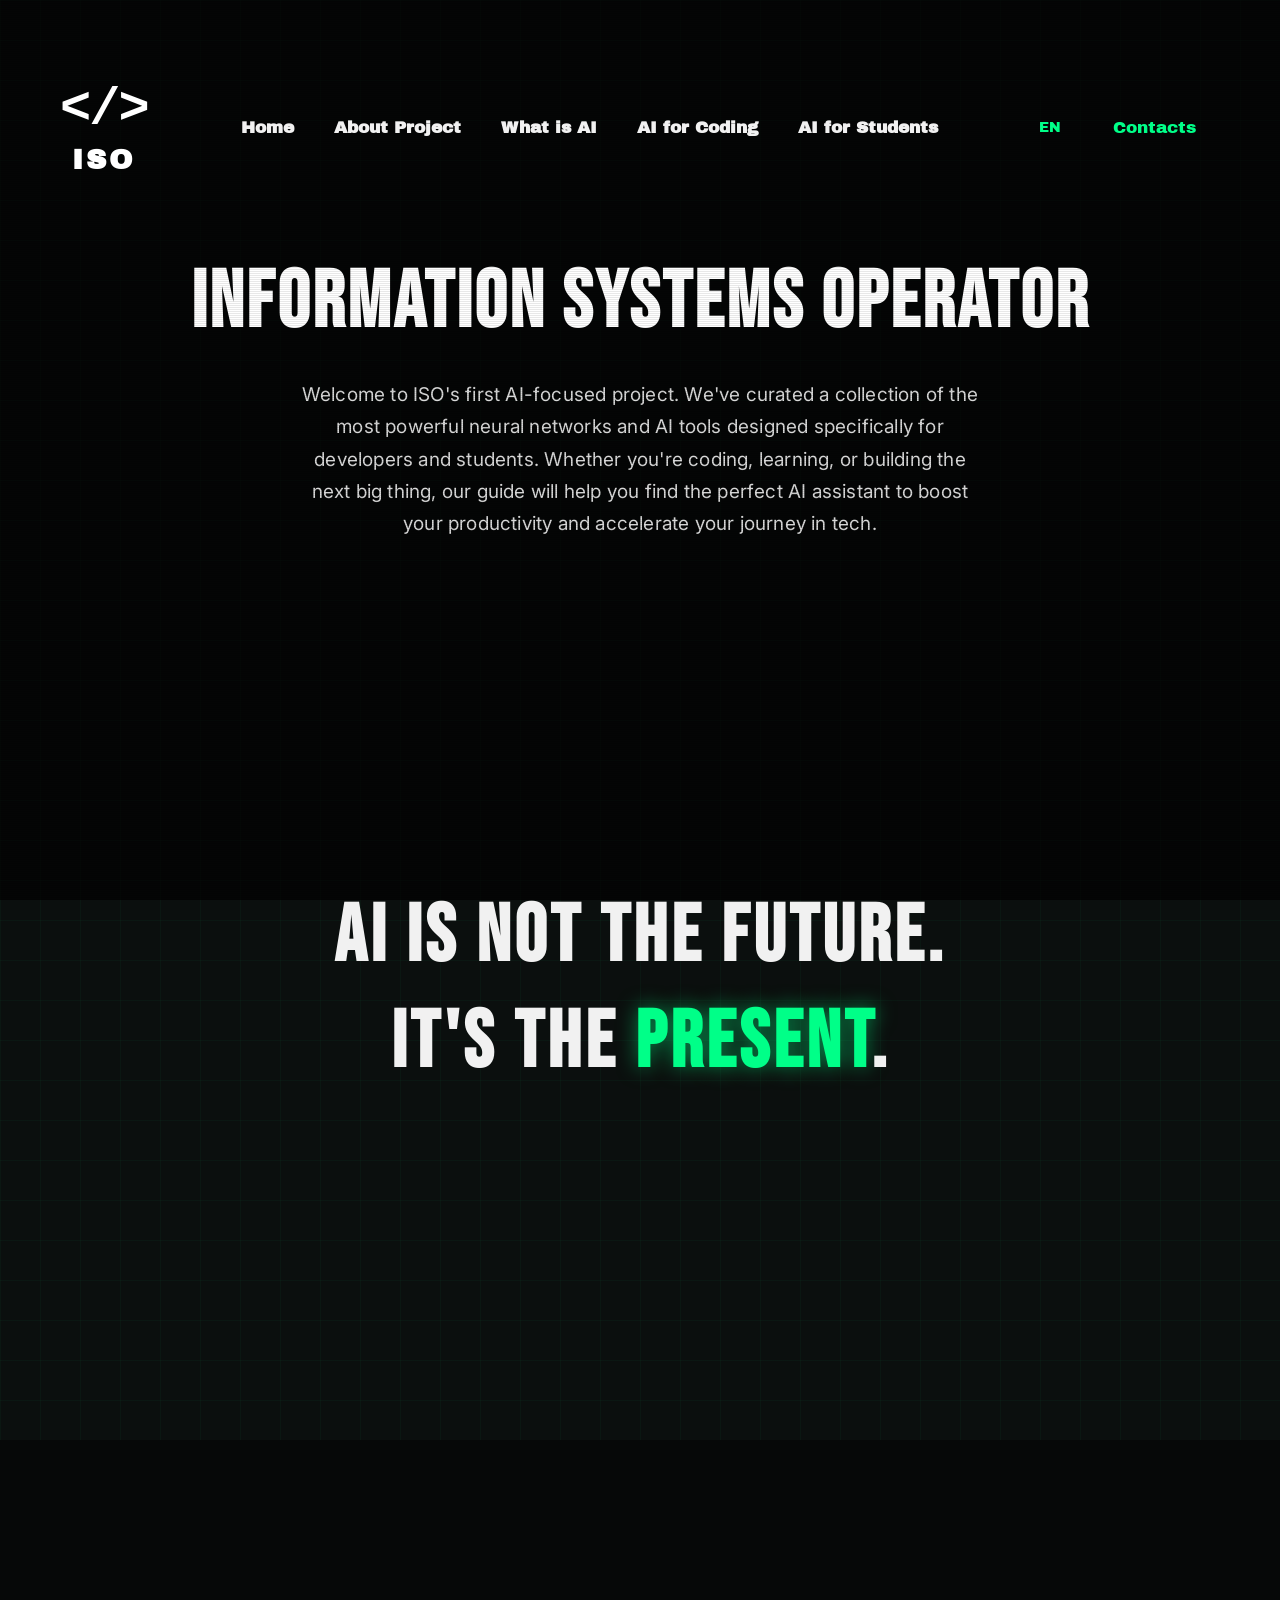
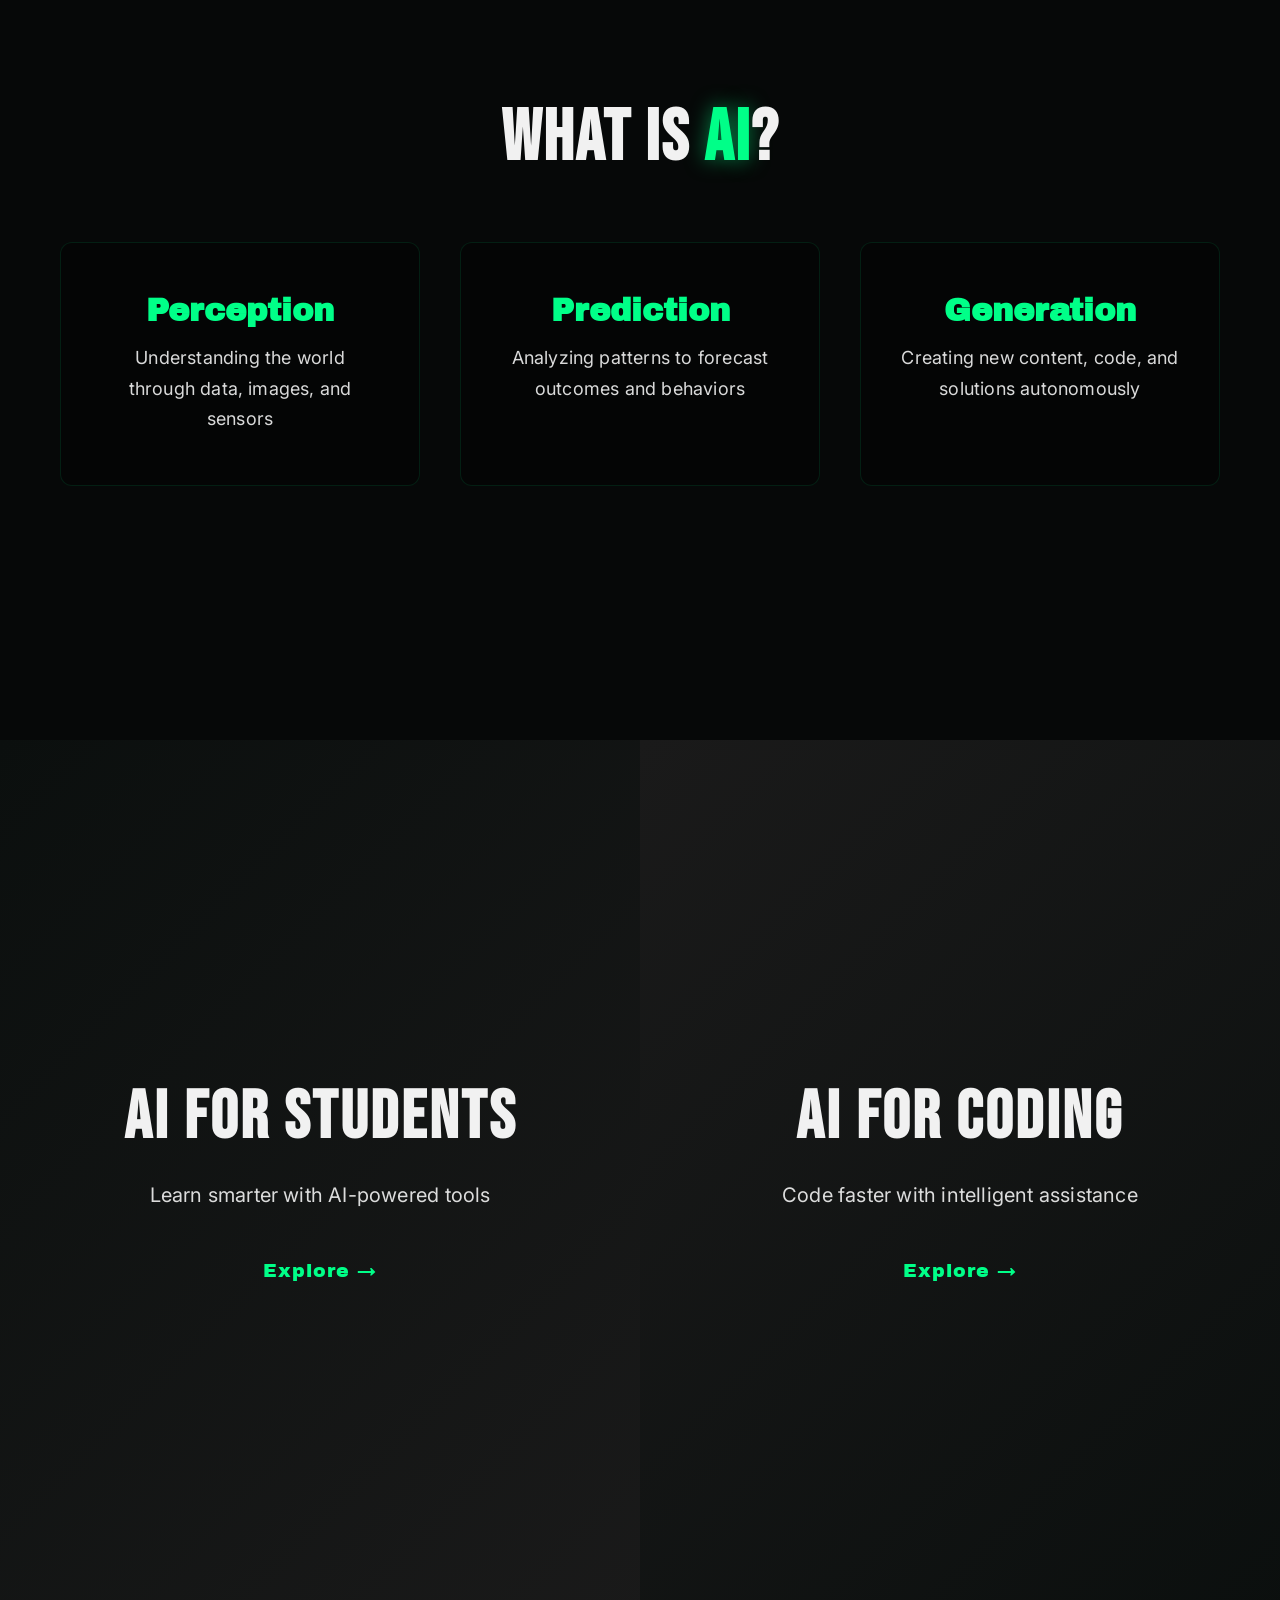
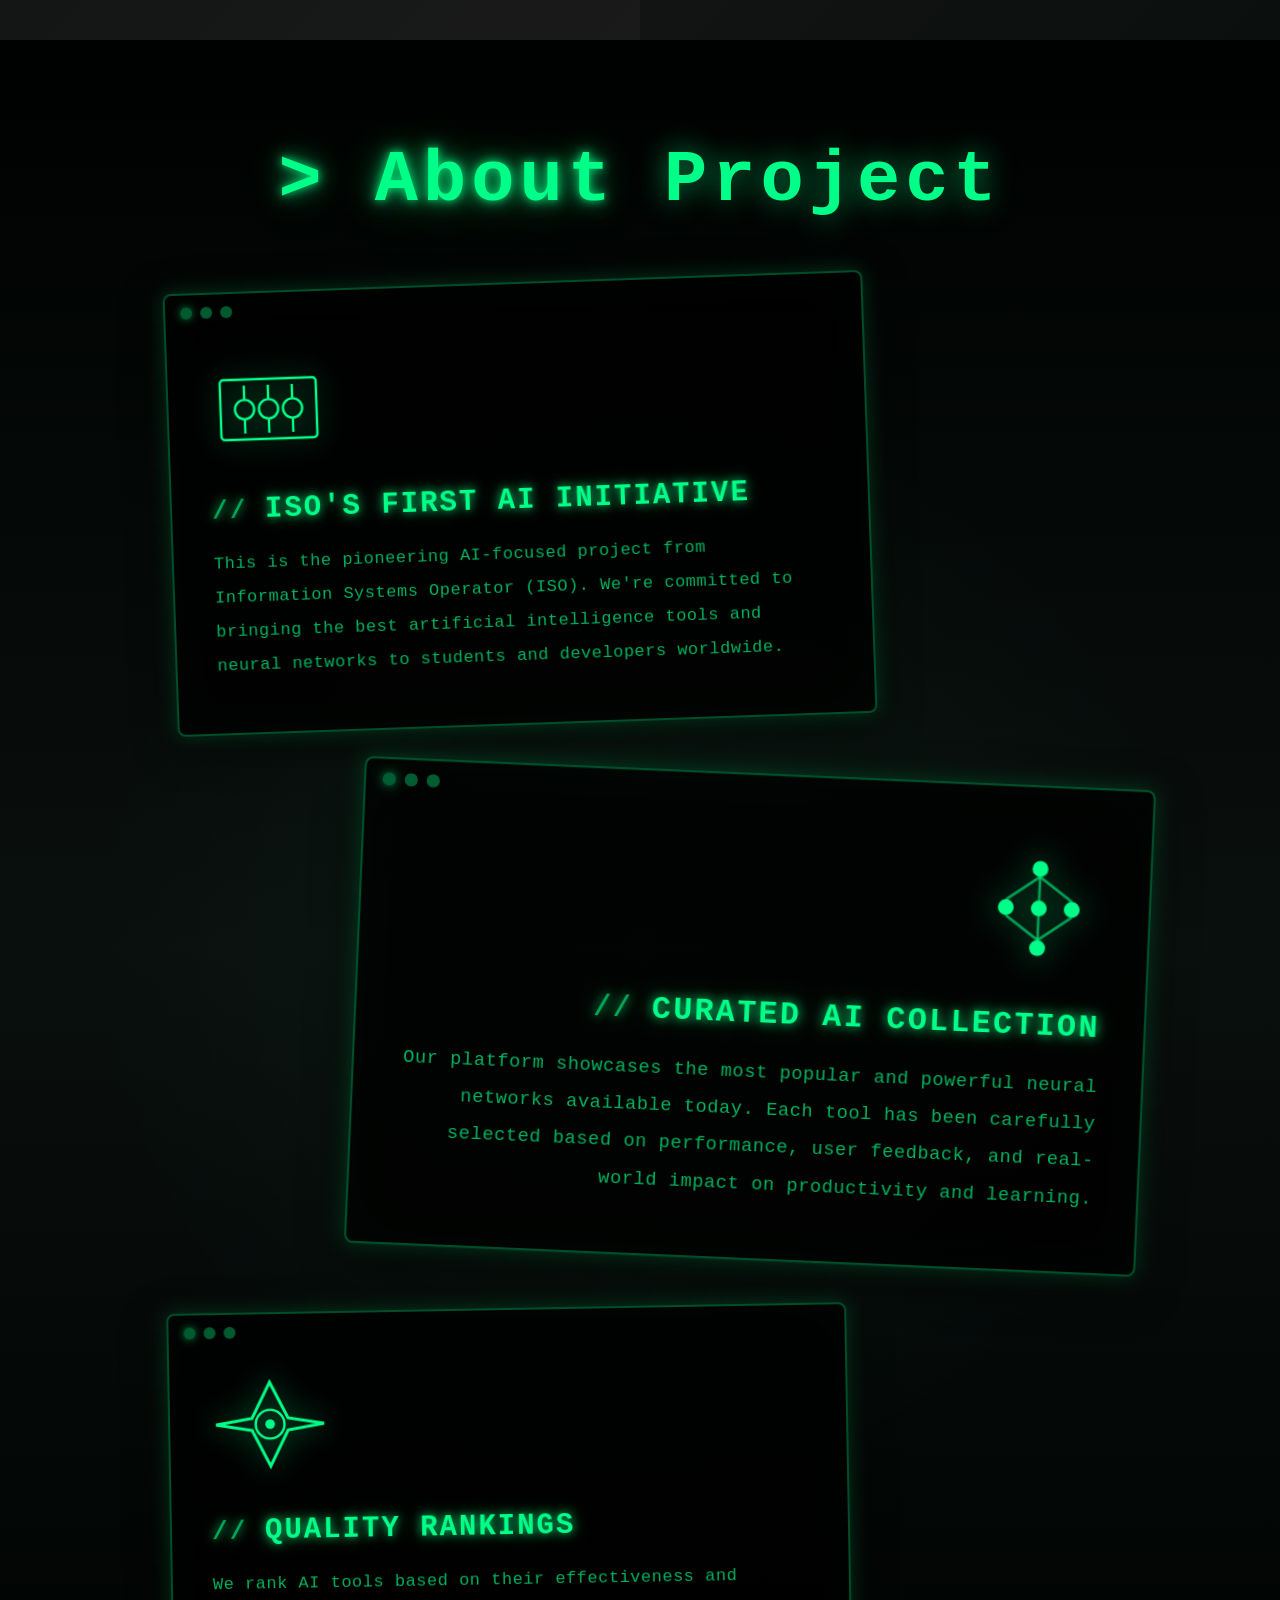
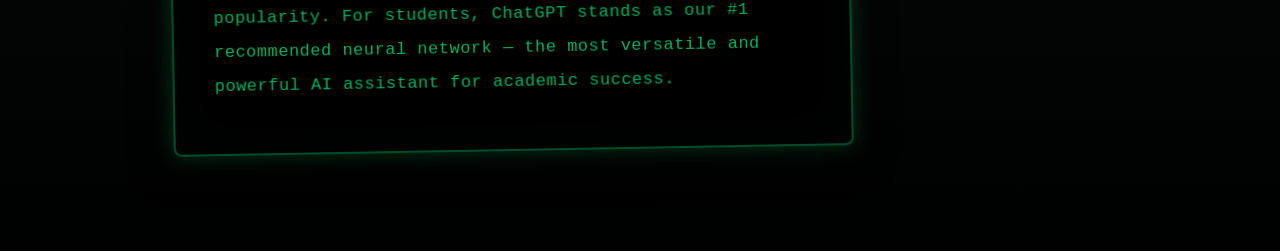
==== commit 3677ee58: "Fix navigation and eliminate double-scroll behavior" ====
--- a/index.html
+++ b/index.html
@@ -75,7 +75,7 @@
 
     <header class="site-header">
         <div class="container_header">
-            <a href="/" class="header__logo" aria-label="Home">
+            <a href="index.html" class="header__logo" aria-label="Home">
                 <div class="logo-wrapper">
                     <span class="logo-symbol">&lt;/&gt;</span>
                     <span class="logo-text">ISO</span>
@@ -90,7 +90,7 @@
             </button>
 
             <nav class="header__nav" id="mainNav">
-                <a href="#" data-translate="nav.home">Home</a>
+                <a href="index.html" data-translate="nav.home">Home</a>
                 <a href="#about-project" data-translate="nav.aboutProject">About Project</a>
                 <a href="#what-is-ai" data-translate="nav.whatIsAI">What is AI</a>
                 <a href="#ai-coding" data-translate="nav.coding">AI for Coding</a>
--- a/style.css
+++ b/style.css
@@ -2,6 +2,14 @@
     margin: 0;
     padding: 0;
     box-sizing: border-box;
+}
+
+html {
+    overflow-x: hidden;
+    overflow-y: auto;
+    width: 100%;
+    min-height: 100%;
+    scroll-behavior: smooth;
 }
 
 /* Global link reset */
@@ -15,6 +23,30 @@
     outline: none;
 }
 
+/* ========== GLOBAL SCROLLBAR (SMALL) ========== */
+html, body {
+    scrollbar-width: thin;
+    scrollbar-color: rgba(0, 255, 136, 0.55) transparent;
+}
+
+*::-webkit-scrollbar {
+    width: 6px;
+    height: 6px;
+}
+
+*::-webkit-scrollbar-track {
+    background: transparent;
+}
+
+*::-webkit-scrollbar-thumb {
+    background: rgba(0, 255, 136, 0.55);
+    border-radius: 999px;
+}
+
+*::-webkit-scrollbar-thumb:hover {
+    background: rgba(0, 255, 136, 0.8);
+}
+
 body {
     position: relative;
     min-height: 100vh;
@@ -24,40 +56,45 @@
         linear-gradient(90deg, rgba(0,255,136,0.03) 1px, transparent 1px);
     background-size: 40px 40px;
     overflow-x: hidden;
+    overflow-y: hidden;
+    overflow-y: clip;
+    width: 100%;
+    max-width: 100vw;
+    -webkit-overflow-scrolling: touch;
 }
 
 body.loading {
-    overflow: hidden;
+    /* overflow: hidden; */ /* Removed to allow scrolling during preloader */
 }
 
 body.loaded .site-header {
-    animation: fadeInDown 1s cubic-bezier(0.25, 0.46, 0.45, 0.94) forwards;
+    animation: fadeInDown 1.4s cubic-bezier(0.16, 1, 0.3, 1) forwards;
 }
 
 body.loaded .hero .container_hero {
-    animation: fadeInUp 1.2s cubic-bezier(0.25, 0.46, 0.45, 0.94) 0.3s forwards;
+    animation: fadeInUp 1.6s cubic-bezier(0.16, 1, 0.3, 1) 0.15s forwards;
     opacity: 0;
 }
 
 /* Subpage animations */
 body.loaded .page-header {
-    animation: fadeInDown 1s cubic-bezier(0.25, 0.46, 0.45, 0.94) forwards;
+    animation: fadeInDown 1.4s cubic-bezier(0.16, 1, 0.3, 1) forwards;
 }
 
 body.loaded .page-hero {
-    animation: fadeInUpSmooth 1.2s cubic-bezier(0.25, 0.46, 0.45, 0.94) 0.2s forwards;
+    animation: fadeInUpSmooth 1.6s cubic-bezier(0.16, 1, 0.3, 1) 0.1s forwards;
     opacity: 0;
 }
 
 /* Scroll-triggered animations - Ultra smooth like Spark Studio */
 .ai-tools-section .section-title-small {
     opacity: 0;
-    transform: translateY(30px);
-    filter: blur(5px);
+    transform: translateY(25px);
+    filter: blur(4px);
     transition: 
-        opacity 1.2s cubic-bezier(0.25, 0.46, 0.45, 0.94),
-        transform 1.2s cubic-bezier(0.25, 0.46, 0.45, 0.94),
-        filter 1.2s cubic-bezier(0.25, 0.46, 0.45, 0.94);
+        opacity 1.6s cubic-bezier(0.16, 1, 0.3, 1),
+        transform 1.6s cubic-bezier(0.16, 1, 0.3, 1),
+        filter 1.6s cubic-bezier(0.16, 1, 0.3, 1);
 }
 
 .ai-tools-section .section-title-small.reveal {
@@ -68,12 +105,12 @@
 
 .ai-tool-card {
     opacity: 0;
-    transform: translateY(35px) scale(0.97);
-    filter: blur(3px);
+    transform: translateY(30px) scale(0.98);
+    filter: blur(2px);
     transition: 
-        opacity 1s cubic-bezier(0.25, 0.46, 0.45, 0.94),
-        transform 1s cubic-bezier(0.25, 0.46, 0.45, 0.94),
-        filter 1s cubic-bezier(0.25, 0.46, 0.45, 0.94);
+        opacity 1.4s cubic-bezier(0.16, 1, 0.3, 1),
+        transform 1.4s cubic-bezier(0.16, 1, 0.3, 1),
+        filter 1.4s cubic-bezier(0.16, 1, 0.3, 1);
 }
 
 .ai-tool-card.reveal {
@@ -84,12 +121,12 @@
 
 .benefits-section .section-title-small {
     opacity: 0;
-    transform: translateY(30px);
-    filter: blur(5px);
+    transform: translateY(25px);
+    filter: blur(4px);
     transition: 
-        opacity 1.2s cubic-bezier(0.25, 0.46, 0.45, 0.94),
-        transform 1.2s cubic-bezier(0.25, 0.46, 0.45, 0.94),
-        filter 1.2s cubic-bezier(0.25, 0.46, 0.45, 0.94);
+        opacity 1.6s cubic-bezier(0.16, 1, 0.3, 1),
+        transform 1.6s cubic-bezier(0.16, 1, 0.3, 1),
+        filter 1.6s cubic-bezier(0.16, 1, 0.3, 1);
 }
 
 .benefits-section .section-title-small.reveal {
@@ -100,12 +137,12 @@
 
 .benefit-card {
     opacity: 0;
-    transform: translateY(35px) scale(0.97);
-    filter: blur(3px);
+    transform: translateY(30px) scale(0.98);
+    filter: blur(2px);
     transition: 
-        opacity 1s cubic-bezier(0.25, 0.46, 0.45, 0.94),
-        transform 1s cubic-bezier(0.25, 0.46, 0.45, 0.94),
-        filter 1s cubic-bezier(0.25, 0.46, 0.45, 0.94);
+        opacity 1.4s cubic-bezier(0.16, 1, 0.3, 1),
+        transform 1.4s cubic-bezier(0.16, 1, 0.3, 1),
+        filter 1.4s cubic-bezier(0.16, 1, 0.3, 1);
 }
 
 .benefit-card.reveal {
@@ -117,12 +154,12 @@
 /* ========== ABOUT PROJECT REVEAL ANIMATIONS - ULTRA SMOOTH ========== */
 .about-project .section-title {
     opacity: 0;
-    transform: translateY(30px);
-    filter: blur(8px);
+    transform: translateY(25px);
+    filter: blur(6px);
     transition: 
-        opacity 1.4s cubic-bezier(0.25, 0.46, 0.45, 0.94),
-        transform 1.4s cubic-bezier(0.25, 0.46, 0.45, 0.94),
-        filter 1.4s cubic-bezier(0.25, 0.46, 0.45, 0.94);
+        opacity 1.8s cubic-bezier(0.16, 1, 0.3, 1),
+        transform 1.8s cubic-bezier(0.16, 1, 0.3, 1),
+        filter 1.8s cubic-bezier(0.16, 1, 0.3, 1);
 }
 
 .about-project .section-title.reveal {
@@ -133,12 +170,12 @@
 
 .about-card {
     opacity: 0;
-    transform: translateY(40px) scale(0.95);
-    filter: blur(5px);
+    transform: translateY(35px) scale(0.97);
+    filter: blur(3px);
     transition: 
-        opacity 1.2s cubic-bezier(0.25, 0.46, 0.45, 0.94),
-        transform 1.2s cubic-bezier(0.25, 0.46, 0.45, 0.94),
-        filter 1.2s cubic-bezier(0.25, 0.46, 0.45, 0.94);
+        opacity 1.6s cubic-bezier(0.16, 1, 0.3, 1),
+        transform 1.6s cubic-bezier(0.16, 1, 0.3, 1),
+        filter 1.6s cubic-bezier(0.16, 1, 0.3, 1);
 }
 
 .about-card.reveal {
@@ -149,12 +186,12 @@
 
 .cta-section {
     opacity: 0;
-    transform: translateY(30px);
-    filter: blur(5px);
+    transform: translateY(25px);
+    filter: blur(4px);
     transition: 
-        opacity 1.2s cubic-bezier(0.25, 0.46, 0.45, 0.94),
-        transform 1.2s cubic-bezier(0.25, 0.46, 0.45, 0.94),
-        filter 1.2s cubic-bezier(0.25, 0.46, 0.45, 0.94);
+        opacity 1.6s cubic-bezier(0.16, 1, 0.3, 1),
+        transform 1.6s cubic-bezier(0.16, 1, 0.3, 1),
+        filter 1.6s cubic-bezier(0.16, 1, 0.3, 1);
 }
 
 .cta-section.reveal {
@@ -171,12 +208,12 @@
 .tips-section,
 .final-cta {
     opacity: 0;
-    transform: translateY(40px);
-    filter: blur(5px);
+    transform: translateY(35px);
+    filter: blur(4px);
     transition: 
-        opacity 1.2s cubic-bezier(0.25, 0.46, 0.45, 0.94),
-        transform 1.2s cubic-bezier(0.25, 0.46, 0.45, 0.94),
-        filter 1.2s cubic-bezier(0.25, 0.46, 0.45, 0.94);
+        opacity 1.6s cubic-bezier(0.16, 1, 0.3, 1),
+        transform 1.6s cubic-bezier(0.16, 1, 0.3, 1),
+        filter 1.6s cubic-bezier(0.16, 1, 0.3, 1);
 }
 
 /* ========== ENHANCED SCROLL REVEAL ANIMATIONS FOR TOOL PAGES ========== */
@@ -187,12 +224,12 @@
 .tips-section,
 .final-cta-section {
     opacity: 0;
-    transform: translateY(40px);
-    filter: blur(5px);
+    transform: translateY(35px);
+    filter: blur(4px);
     transition: 
-        opacity 1.2s cubic-bezier(0.25, 0.46, 0.45, 0.94),
-        transform 1.2s cubic-bezier(0.25, 0.46, 0.45, 0.94),
-        filter 1.2s cubic-bezier(0.25, 0.46, 0.45, 0.94);
+        opacity 1.6s cubic-bezier(0.16, 1, 0.3, 1),
+        transform 1.6s cubic-bezier(0.16, 1, 0.3, 1),
+        filter 1.6s cubic-bezier(0.16, 1, 0.3, 1);
 }
 
 .tool-overview.reveal,
@@ -209,12 +246,12 @@
 /* Section Titles */
 .section-title-center {
     opacity: 0;
-    transform: translateY(30px);
-    filter: blur(5px);
+    transform: translateY(25px);
+    filter: blur(4px);
     transition: 
-        opacity 1s cubic-bezier(0.25, 0.46, 0.45, 0.94),
-        transform 1s cubic-bezier(0.25, 0.46, 0.45, 0.94),
-        filter 1s cubic-bezier(0.25, 0.46, 0.45, 0.94);
+        opacity 1.4s cubic-bezier(0.16, 1, 0.3, 1),
+        transform 1.4s cubic-bezier(0.16, 1, 0.3, 1),
+        filter 1.4s cubic-bezier(0.16, 1, 0.3, 1);
 }
 
 .section-title-center.reveal {
@@ -371,14 +408,14 @@
     align-items: center;
     justify-content: center;
     z-index: 9999;
-    transition: opacity 0.4s ease, visibility 0.4s ease;
-    pointer-events: all;
+    transition: opacity 0.6s cubic-bezier(0.25, 0.46, 0.45, 0.94), visibility 0.6s cubic-bezier(0.25, 0.46, 0.45, 0.94);
+    pointer-events: none; /* CRITICAL: Don't block touch/scroll */
 }
 
 .preloader.hidden {
     opacity: 0;
     visibility: hidden;
-    pointer-events: none;
+    pointer-events: none !important;
 }
 
 .terminal {
@@ -598,6 +635,22 @@
 
 /* Mobile adjustments */
 @media (max-width: 480px) {
+    /* Removed * { max-width: 100%; } - can cause issues */
+
+    html {
+        overflow-x: hidden !important;
+        overflow-y: auto !important;
+        max-width: 100vw !important;
+    }
+
+    body {
+        overflow-x: hidden !important;
+        overflow-y: hidden !important;
+        overflow-y: clip !important;
+        max-width: 100vw !important;
+        -webkit-overflow-scrolling: touch; /* Smooth scrolling on iOS */
+    }
+
     .terminal {
         max-width: 95vw;
         border-radius: 12px;
@@ -611,6 +664,65 @@
     .dot {
         width: 10px;
         height: 10px;
+    }
+
+    /* Заголовки */
+    .hero_h1 {
+        font-size: 24px !important;
+        letter-spacing: 1px !important;
+        line-height: 1.1 !important;
+        word-break: break-word !important;
+        hyphens: auto !important;
+        overflow-wrap: break-word !important;
+    }
+
+    .hero_p {
+        font-size: 13px !important;
+        line-height: 1.5 !important;
+        word-break: break-word !important;
+        overflow-wrap: break-word !important;
+    }
+
+    .page-title {
+        font-size: 22px !important;
+        word-wrap: break-word !important;
+        overflow-wrap: break-word !important;
+    }
+
+    .page-subtitle {
+        font-size: 12px !important;
+        word-wrap: break-word !important;
+        overflow-wrap: break-word !important;
+    }
+
+    .section-title-small {
+        font-size: 18px !important;
+        word-wrap: break-word !important;
+        overflow-wrap: break-word !important;
+    }
+
+    .tool-title {
+        font-size: 24px !important;
+        word-wrap: break-word !important;
+        overflow-wrap: break-word !important;
+    }
+
+    .tool-tagline {
+        font-size: 12px !important;
+        word-wrap: break-word !important;
+        overflow-wrap: break-word !important;
+    }
+
+    .section-title-center {
+        font-size: 18px !important;
+        word-wrap: break-word !important;
+        overflow-wrap: break-word !important;
+    }
+
+    .final-cta-content h2 {
+        font-size: 20px !important;
+        word-wrap: break-word !important;
+        overflow-wrap: break-word !important;
     }
 }
 
@@ -624,12 +736,14 @@
     justify-content: center;
     opacity: 0;
     visibility: hidden;
+    pointer-events: none; /* Don't block when hidden */
     transition: opacity 0.3s ease, visibility 0.3s ease;
 }
 
 .contact-modal.active {
     opacity: 1;
     visibility: visible;
+    pointer-events: auto; /* Enable when active */
 }
 
 .modal-overlay {
@@ -852,7 +966,7 @@
     padding: 15px 0;
     margin-top: 60px !important;
     position: relative;
-    z-index: 10;
+    z-index: 101;
 
     /* Убрать все линии */
     border: none !important;
@@ -871,13 +985,10 @@
     outline: none !important;
 }
 
-.container_header * {
-    border: none !important;
-    outline: none !important;
-}
-
 .header__logo {
     text-decoration: none;
+    position: relative;
+    z-index: 101;
 }
 
 .logo-wrapper {
@@ -913,39 +1024,45 @@
     top: 0;
     left: 0;
     width: 100%;
-    height: 100vh;
+    min-height: 100vh;
     background: linear-gradient(135deg, rgba(11, 15, 14, 0.98) 0%, rgba(0, 255, 136, 0.1) 100%);
     backdrop-filter: blur(20px);
     -webkit-backdrop-filter: blur(20px);
     padding: 20px;
-    z-index: 999;
+    z-index: 100;
     opacity: 0;
     visibility: hidden;
+    pointer-events: none; /* Don't block when hidden */
+    overflow-y: hidden;
     transform: translateY(-100%);
-    transition: opacity 0.5s cubic-bezier(0.25, 0.46, 0.45, 0.94),
-                visibility 0.5s cubic-bezier(0.25, 0.46, 0.45, 0.94),
-                transform 0.5s cubic-bezier(0.25, 0.46, 0.45, 0.94);
+    transition: opacity 0.7s cubic-bezier(0.16, 1, 0.3, 1),
+                visibility 0.7s cubic-bezier(0.16, 1, 0.3, 1),
+                transform 0.7s cubic-bezier(0.16, 1, 0.3, 1);
 }
 
 .header__nav.active {
     opacity: 1;
     visibility: visible;
+    pointer-events: auto; /* Enable when active */
     transform: translateY(0);
 }
 
 .header__nav a {
     color: #f1f1f1;
-    font-size: 28px;
+    font-size: 24px;
     font-weight: 600;
     text-decoration: none;
     position: relative;
     display: inline-block;
-    transition: all 0.4s cubic-bezier(0.25, 0.46, 0.45, 0.94);
-    white-space: nowrap;
+    transition: all 0.5s cubic-bezier(0.16, 1, 0.3, 1);
+    white-space: normal;
+    word-wrap: break-word;
     padding: 10px 20px;
     opacity: 0;
     transform: translateY(20px);
-    animation: slideInNav 0.6s cubic-bezier(0.25, 0.46, 0.45, 0.94) forwards;
+    animation: slideInNav 0.8s cubic-bezier(0.16, 1, 0.3, 1) forwards;
+    text-align: center;
+    max-width: 90vw;
 }
 
 .header__nav.active a {
@@ -1036,31 +1153,26 @@
 }
 
 .lang-toggle {
-    width: 50px;
-    height: 50px;
-    border-radius: 50%;
     background: transparent;
-    border: 2px solid #00ff88;
+    border: none;
     color: #00ff88;
     font-family: "Archivo Black", sans-serif;
     font-size: 14px;
     cursor: pointer;
-    transition: all 0.3s cubic-bezier(0.16, 1, 0.3, 1);
+    transition: color 0.3s ease;
     display: flex;
     align-items: center;
     justify-content: center;
-    position: relative;
-    overflow: hidden;
+    padding: 5px 8px;
 }
 
 .lang-toggle:hover {
-    background: rgba(0, 255, 136, 0.1);
-    transform: scale(1.05);
-    box-shadow: 0 0 20px rgba(0, 255, 136, 0.3);
+    color: #00ff88;
+    text-shadow: 0 0 10px rgba(0, 255, 136, 0.45);
 }
 
 .lang-toggle:active {
-    transform: scale(0.95);
+    opacity: 0.8;
 }
 
 /* ========== LANGUAGE SWITCHER ========== */
@@ -1102,6 +1214,8 @@
     align-items: center;
     gap: 15px;
     justify-self: end;
+    position: relative;
+    z-index: 101;
 }
 
 /* ========== BURGER MENU ========== */
@@ -1109,13 +1223,16 @@
     display: flex;
     flex-direction: column;
     gap: 5px;
-    background: transparent;
-    border: none;
+    background: rgba(11, 15, 14, 0.95);
+    border: 2px solid rgba(0, 255, 136, 0.6);
+    border-radius: 8px;
+    backdrop-filter: blur(10px);
     cursor: pointer;
-    padding: 8px;
-    z-index: 1000;
+    padding: 10px;
+    z-index: 101;
     justify-self: end;
     position: relative;
+    box-shadow: 0 4px 20px rgba(0, 255, 136, 0.3), 0 0 15px rgba(0, 255, 136, 0.2);
 }
 
 .burger-menu span {
@@ -1124,6 +1241,7 @@
     background: #00ff88;
     border-radius: 3px;
     transition: all 0.4s cubic-bezier(0.25, 0.46, 0.45, 0.94);
+    box-shadow: 0 2px 8px rgba(0, 255, 136, 0.6);
 }
 
 .burger-menu.active span {
@@ -1146,6 +1264,37 @@
 /* Lock body scroll when menu is open */
 body.menu-open {
     overflow: hidden;
+}
+
+html.menu-open,
+html.modal-open {
+    overflow-y: hidden;
+}
+
+/* Backdrop blur when menu is open */
+body.menu-open::before {
+    content: '';
+    position: fixed;
+    top: 0;
+    left: 0;
+    width: 100%;
+    height: 100%;
+    background: rgba(11, 15, 14, 0.85);
+    backdrop-filter: blur(12px);
+    -webkit-backdrop-filter: blur(12px);
+    z-index: 90;
+    animation: fadeIn 0.5s cubic-bezier(0.16, 1, 0.3, 1);
+}
+
+@keyframes fadeIn {
+    from {
+        opacity: 0;
+        backdrop-filter: blur(0px);
+    }
+    to {
+        opacity: 1;
+        backdrop-filter: blur(12px);
+    }
 }
 
 /* ========== TABLET (768px+) ========== */
@@ -1185,6 +1334,7 @@
         display: flex !important;
         opacity: 1 !important;
         visibility: visible !important;
+        pointer-events: auto !important;
         transform: translateY(0) !important;
         margin-top: 0;
         gap: 30px;
@@ -1198,6 +1348,7 @@
         justify-content: center;
         grid-column: 2;
         width: auto;
+        min-height: 0;
         height: auto;
     }
 
@@ -1313,6 +1464,7 @@
     height: 100%;
     object-fit: cover;
     z-index: -2;
+    pointer-events: none; /* Don't block touch/scroll */
 }
 
 .hero::before {
@@ -1322,6 +1474,7 @@
     background: rgba(0, 0, 0, var(--overlay-opacity, 0.65));
     z-index: -1;
     transition: background 0.3s ease;
+    pointer-events: none; /* CRITICAL: Don't block touch/scroll */
 }
 
 .container_hero {
@@ -1478,6 +1631,8 @@
     max-width: 1200px;
     margin: 0 auto;
     width: 100%;
+    padding: 0 20px;
+    box-sizing: border-box;
 }
 
 .section-title {
@@ -1487,6 +1642,7 @@
     text-align: center;
     margin-bottom: 60px;
     letter-spacing: 2px;
+    word-break: break-word;
 }
 
 .tech-blocks {
@@ -1928,6 +2084,8 @@
     display: flex;
     min-height: 100vh;
     flex-direction: column;
+    overflow-x: hidden;
+    max-width: 100vw;
 }
 
 .split-left,
@@ -1941,14 +2099,38 @@
     overflow: hidden;
     transition: all 0.5s ease;
     cursor: pointer;
+    max-width: 100vw;
 }
 
 .split-left {
     background: linear-gradient(135deg, #0b0f0e 0%, #1a1a1a 100%);
+    opacity: 1;
+    transform: translateY(0);
+}
+
+.split-left.reveal {
+    animation: fadeInUpSplit 0.8s cubic-bezier(0.25, 0.46, 0.45, 0.94) forwards;
 }
 
 .split-right {
     background: linear-gradient(135deg, #1a1a1a 0%, #0b0f0e 100%);
+    opacity: 1;
+    transform: translateY(0);
+}
+
+.split-right.reveal {
+    animation: fadeInUpSplit 0.8s cubic-bezier(0.25, 0.46, 0.45, 0.94) 0.2s forwards;
+}
+
+@keyframes fadeInUpSplit {
+    from {
+        opacity: 0.7;
+        transform: translateY(20px) scale(0.98);
+    }
+    to {
+        opacity: 1;
+        transform: translateY(0) scale(1);
+    }
 }
 
 .split-left:hover,
@@ -1967,6 +2149,8 @@
 .split-content {
     text-align: center;
     z-index: 2;
+    max-width: 100%;
+    padding: 0 15px;
 }
 
 .split-content h2 {
@@ -1976,6 +2160,10 @@
     margin-bottom: 20px;
     letter-spacing: 3px;
     transition: all 0.3s ease;
+    word-wrap: break-word;
+    overflow-wrap: break-word;
+    hyphens: auto;
+    -webkit-hyphens: auto;
 }
 
 .split-left:hover h2,
@@ -1992,6 +2180,8 @@
     letter-spacing: 0.2px;
     color: rgba(255, 255, 255, 0.85);
     margin-bottom: 30px;
+    word-wrap: break-word;
+    overflow-wrap: break-word;
 }
 
 .explore-btn {
@@ -2005,9 +2195,10 @@
     font-size: 16px;
     text-decoration: none;
     letter-spacing: 1px;
-    transition: all 0.4s ease;
+    transition: all 0.3s ease;
     position: relative;
     overflow: hidden;
+    z-index: 1;
 }
 
 .explore-btn::before {
@@ -2020,18 +2211,22 @@
     border-radius: 50%;
     background: #00ff88;
     transform: translate(-50%, -50%);
-    transition: width 0.5s ease, height 0.5s ease;
+    transition: width 0.4s ease, height 0.4s ease;
     z-index: -1;
 }
 
-.explore-btn:hover {
+.explore-btn:hover,
+.explore-btn:active,
+.explore-btn:focus {
     color: #0b0f0e;
     border-color: #00ff88;
     box-shadow: 0 0 30px rgba(0, 255, 136, 0.5);
     transform: translateY(-3px);
 }
 
-.explore-btn:hover::before {
+.explore-btn:hover::before,
+.explore-btn:active::before,
+.explore-btn:focus::before {
     width: 300px;
     height: 300px;
 }
@@ -2103,6 +2298,10 @@
 
     .split-content p {
         font-size: 20px;
+    }
+
+    .split-content {
+        padding: 0 20px;
     }
 
     .explore-btn {
@@ -2283,23 +2482,29 @@
 
 .page-title {
     font-family: "Bebas Neue", sans-serif;
-    font-size: 48px;
+    font-size: 36px;
     color: #f1f1f1;
     text-align: center;
-    letter-spacing: 3px;
+    letter-spacing: 2px;
     margin-bottom: 20px;
+    line-height: 1.2;
+    word-break: break-word;
+    hyphens: auto;
+    -webkit-hyphens: auto;
 }
 
 .page-subtitle {
     font-family: "Inter", sans-serif;
-    font-size: 18px;
+    font-size: 16px;
     font-weight: 400;
-    line-height: 1.7;
+    line-height: 1.6;
     letter-spacing: 0.2px;
     color: rgba(255, 255, 255, 0.85);
     text-align: center;
     max-width: 700px;
     margin: 0 auto;
+    padding: 0 20px;
+    word-break: break-word;
 }
 
 /* AI Tools Section */
@@ -2322,11 +2527,16 @@
 
 .section-title-small {
     font-family: "Bebas Neue", sans-serif;
-    font-size: 42px;
+    font-size: 32px;
     color: #f1f1f1;
     text-align: center;
     margin-bottom: 60px;
-    letter-spacing: 2px;
+    letter-spacing: 1.5px;
+    line-height: 1.3;
+    padding: 0 15px;
+    word-break: break-word;
+    hyphens: auto;
+    -webkit-hyphens: auto;
 }
 
 .ai-tool-card {
@@ -2547,6 +2757,8 @@
     padding: 100px 20px;
     background: linear-gradient(135deg, #0b0f0e 0%, #1a1a1a 100%);
     text-align: center;
+    overflow-x: hidden;
+    max-width: 100vw;
 }
 
 .cta-section h2 {
@@ -2555,6 +2767,10 @@
     color: #f1f1f1;
     margin-bottom: 20px;
     letter-spacing: 2px;
+    word-wrap: break-word;
+    overflow-wrap: break-word;
+    hyphens: auto;
+    -webkit-hyphens: auto;
 }
 
 .cta-section p {
@@ -2565,6 +2781,8 @@
     letter-spacing: 0.2px;
     color: rgba(255, 255, 255, 0.85);
     margin-bottom: 40px;
+    word-wrap: break-word;
+    overflow-wrap: break-word;
 }
 
 .cta-btn {
@@ -2587,6 +2805,124 @@
 }
 
 /* ========== RESPONSIVE FOR PAGE STYLES ========== */
+
+/* Mobile devices */
+@media (max-width: 767px) {
+    .container {
+        padding: 0 20px;
+        max-width: 100%;
+    }
+
+    .page-title {
+        font-size: 24px !important;
+        letter-spacing: 0.5px;
+        line-height: 1.1;
+        padding: 0 10px;
+        word-break: break-word;
+        hyphens: auto;
+        -webkit-hyphens: auto;
+    }
+
+    .page-subtitle {
+        font-size: 13px !important;
+        line-height: 1.5;
+        padding: 0 10px;
+        word-break: break-word;
+    }
+
+    .section-title-small {
+        font-size: 20px !important;
+        letter-spacing: 0.3px;
+        margin-bottom: 30px;
+        padding: 0 10px;
+        line-height: 1.2;
+        word-break: break-word;
+        hyphens: auto;
+        -webkit-hyphens: auto;
+    }
+
+    .tool-header h3 {
+        font-size: 18px !important;
+        word-break: break-word;
+    }
+
+    .tool-description {
+        font-size: 13px !important;
+        line-height: 1.5;
+    }
+
+    .benefit-card h3 {
+        font-size: 16px !important;
+    }
+
+    .benefit-card p {
+        font-size: 12px !important;
+    }
+
+    .feature-tag {
+        font-size: 11px !important;
+        padding: 5px 10px !important;
+    }
+
+    /* Split section mobile responsive */
+    .split-content h2 {
+        font-size: 28px !important;
+        letter-spacing: 1px !important;
+        line-height: 1.2 !important;
+        padding: 0 10px !important;
+        word-wrap: break-word !important;
+        overflow-wrap: break-word !important;
+        hyphens: auto !important;
+        -webkit-hyphens: auto !important;
+    }
+
+    .split-content p {
+        font-size: 14px !important;
+        padding: 0 10px !important;
+        line-height: 1.6 !important;
+        word-wrap: break-word !important;
+        overflow-wrap: break-word !important;
+    }
+
+    .split-left, .split-right {
+        padding: 50px 20px !important;
+    }
+
+    /* CTA section mobile responsive */
+    .cta-section h2 {
+        font-size: 26px !important;
+        letter-spacing: 1px !important;
+        line-height: 1.2 !important;
+        padding: 0 15px !important;
+    }
+
+    .cta-section p {
+        font-size: 14px !important;
+        padding: 0 15px !important;
+    }
+
+    .cta-btn {
+        font-size: 14px !important;
+        padding: 12px 25px !important;
+    }
+
+    /* Mobile-friendly button interactions */
+    .explore-btn {
+        font-size: 14px !important;
+        padding: 12px 24px !important;
+    }
+
+    .explore-btn::before {
+        transition: width 0.2s ease, height 0.2s ease !important;
+    }
+
+    /* Instant animation on mobile tap */
+    .explore-btn:active::before {
+        width: 300px !important;
+        height: 300px !important;
+        transition: width 0.1s ease, height 0.1s ease !important;
+    }
+}
 
 @media (min-width: 768px) {
     .page-title {
@@ -3287,22 +3623,60 @@
 }
 
 @media (max-width: 768px) {
+    .container {
+        padding: 0 20px;
+        max-width: 100%;
+    }
+
     .tool-title {
-        font-size: 48px;
+        font-size: 26px !important;
+        padding: 0 10px;
+        line-height: 1.1;
+        word-break: break-word;
+        hyphens: auto;
+        -webkit-hyphens: auto;
     }
 
     .tool-tagline {
-        font-size: 18px;
+        font-size: 13px !important;
+        padding: 0 10px;
+        line-height: 1.5;
+        word-break: break-word;
     }
 
     .section-title-center {
-        font-size: 36px;
+        font-size: 20px !important;
+        padding: 0 10px;
+        line-height: 1.2;
+        word-break: break-word;
+        hyphens: auto;
+        -webkit-hyphens: auto;
     }
 
     .final-cta-content h2 {
-        font-size: 38px;
-    }
-}
-
-
-
+        font-size: 22px !important;
+        padding: 0 10px;
+        line-height: 1.2;
+        word-break: break-word;
+        hyphens: auto;
+        -webkit-hyphens: auto;
+    }
+
+    .cta-btn-large {
+        font-size: 14px !important;
+        padding: 12px 25px !important;
+    }
+
+    .feature-tag, .tool-badge {
+        font-size: 11px !important;
+        padding: 5px 10px !important;
+    }
+
+    .tool-icon-large {
+        width: 60px !important;
+        height: 60px !important;
+    }
+}
+
+
+
